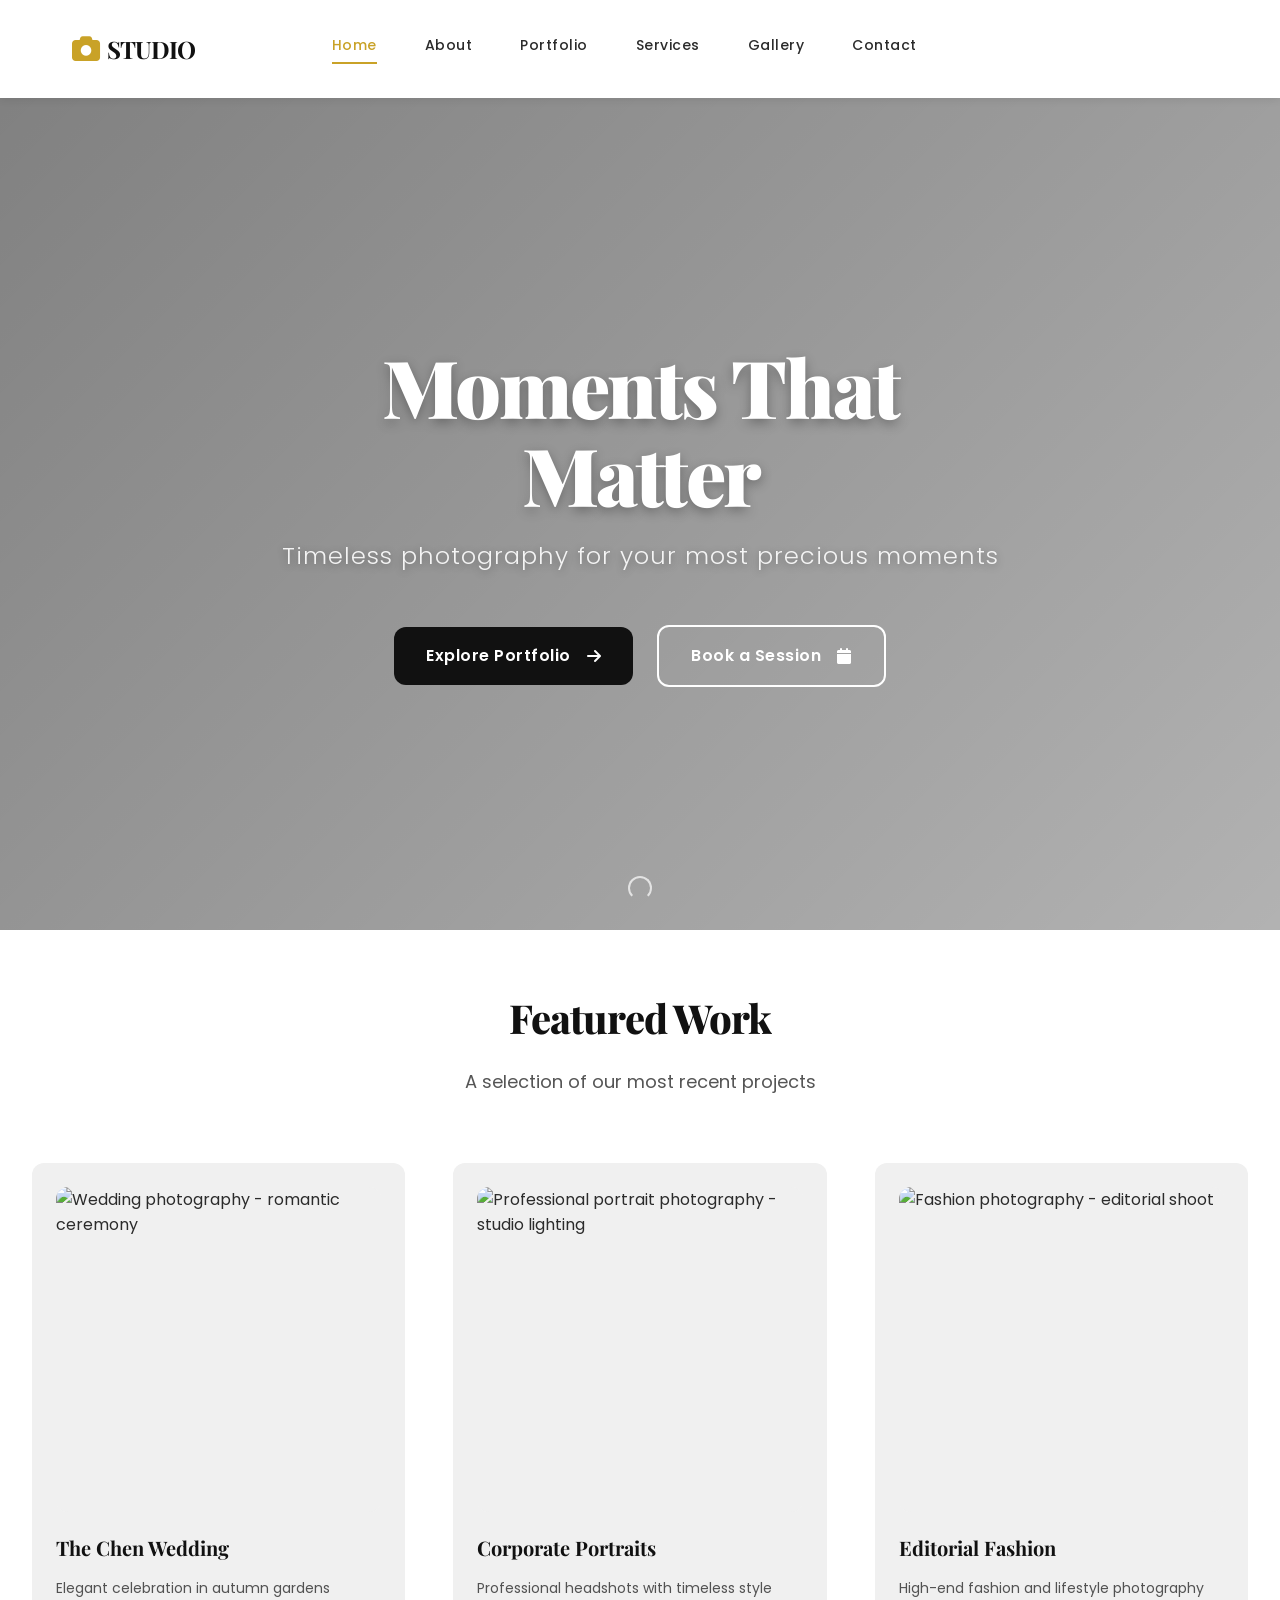
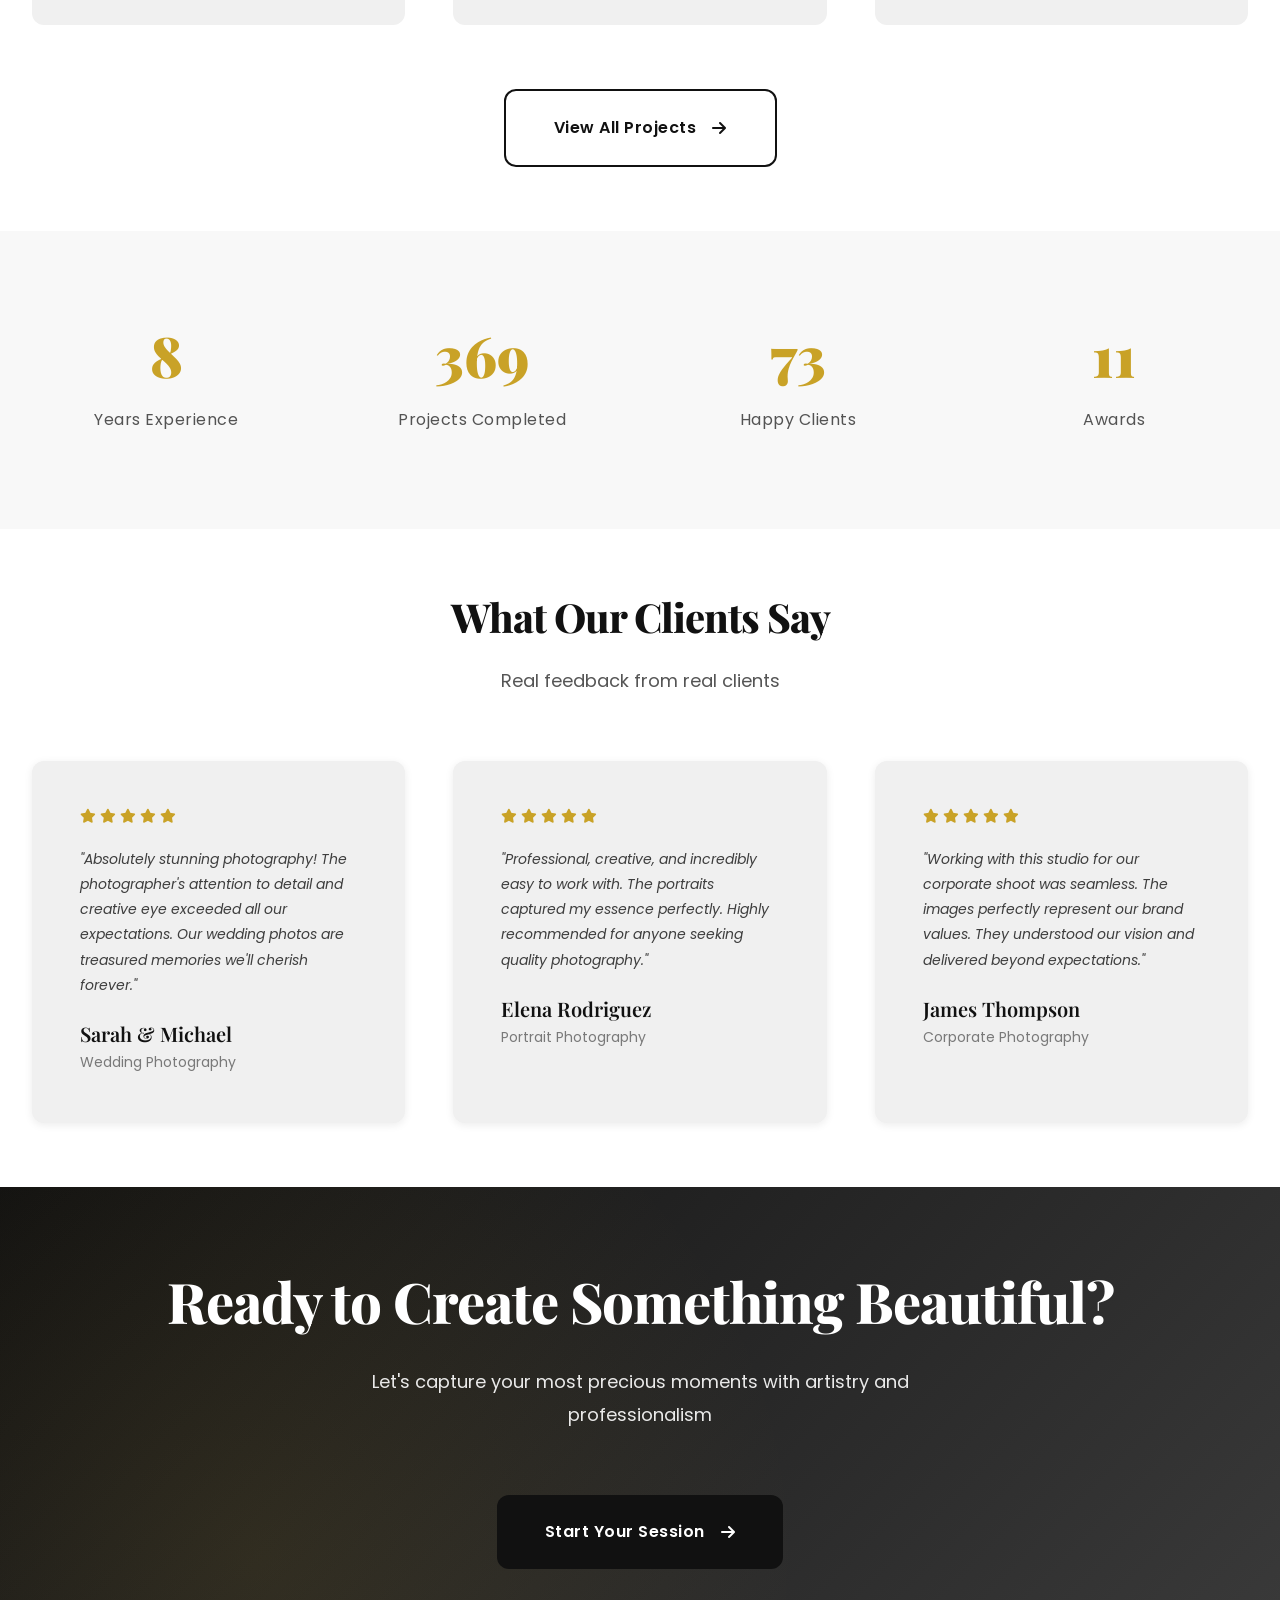
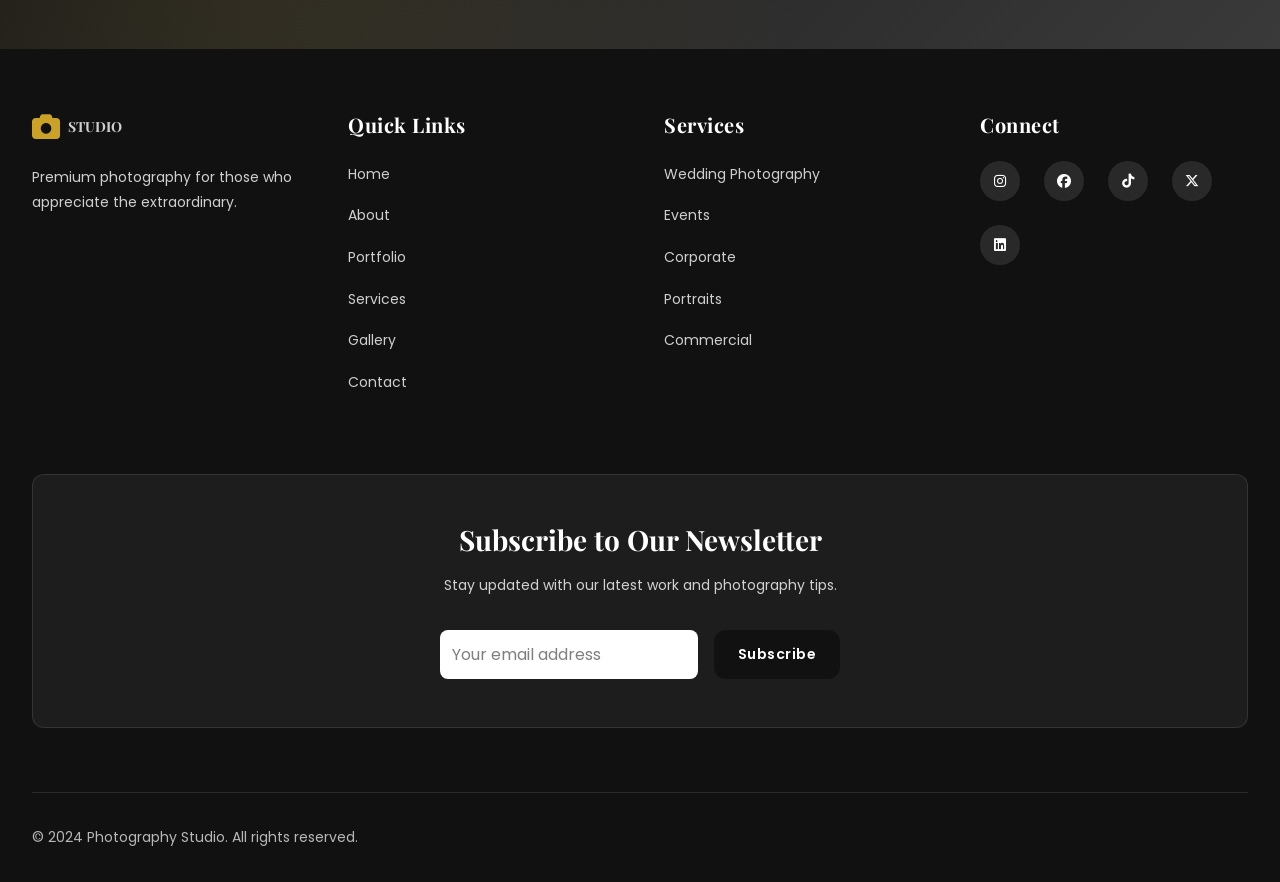
==== index.html @ 8a49b8bf "pushed my photo website files" ====
<!doctype html>
<html lang="en">
  <head>
    <meta charset="UTF-8" />
    <meta name="viewport" content="width=device-width, initial-scale=1.0" />
    <meta
      name="description"
      content="Premium photography portfolio. Specializing in wedding, portrait, and commercial photography."
    />
    <meta name="theme-color" content="#111111" />

    <!-- Open Graph Tags -->
    <meta
      property="og:title"
      content="Photography Portfolio | Award-Winning Creative Studio"
    />
    <meta
      property="og:description"
      content="Explore stunning photography across weddings, portraits, fashion, and commercial projects."
    />
    <meta property="og:type" content="website" />
    <meta property="og:url" content="https://yourportfolio.com" />
    <meta
      property="og:image"
      content="https://yourportfolio.com/images/og-image.avif"
    />

    <!-- Twitter Card Tags -->
    <meta name="twitter:card" content="summary_large_image" />
    <meta
      name="twitter:title"
      content="Photography Portfolio | Award-Winning Creative Studio"
    />
    <meta
      name="twitter:description"
      content="Explore stunning photography across weddings, portraits, fashion, and commercial projects."
    />
    <meta
      name="twitter:image"
      content="https://yourportfolio.com/images/twitter-card.avif"
    />

    <link rel="canonical" href="https://yourportfolio.com" />
    <link rel="icon" type="image/x-icon" href="favicon.ico" />

    <!-- Preload Hero Image -->
    <link rel="preload" as="image" href="images/hero/hero-main.avif" />

    <!-- Google Fonts -->
    <link rel="preconnect" href="https://fonts.googleapis.com" />
    <link rel="preconnect" href="https://fonts.gstatic.com" crossorigin />
    <link
      href="https://fonts.googleapis.com/css2?family=Playfair+Display:wght@700;800;900&family=Poppins:wght@300;400;500;600&display=swap"
      rel="stylesheet"
    />

    <!-- Font Awesome 6 -->
    <link
      rel="stylesheet"
      href="https://cdnjs.cloudflare.com/ajax/libs/font-awesome/6.4.0/css/all.min.css"
    />

    <!-- CSS Stylesheets -->
    <link rel="stylesheet" href="global.css" />
    <link rel="stylesheet" href="navbar.css" />
    <link rel="stylesheet" href="home.css" />
    <link rel="stylesheet" href="animations.css" />
    <link rel="stylesheet" href="responsive.css" />

    <title>Photography Portfolio | Award-Winning Creative Studio</title>
  </head>
  <body>
    <!-- Navigation -->
    <nav class="navbar" role="navigation" aria-label="Main navigation">
      <div class="navbar-container">
        <a
          href="index.html"
          class="navbar-logo"
          aria-label="Photography portfolio home"
        >
          <i class="fas fa-camera"></i>
          <span>STUDIO</span>
        </a>

        <div
          class="navbar-toggle"
          id="navbar-toggle"
          aria-label="Toggle navigation menu"
          aria-expanded="false"
        >
          <span></span>
          <span></span>
          <span></span>
        </div>

        <ul class="navbar-menu" id="navbar-menu" role="menu">
          <li class="navbar-item" role="menuitem">
            <a href="index.html" class="navbar-link active" data-section="home"
              >Home</a
            >
          </li>
          <li class="navbar-item" role="menuitem">
            <a href="about.html" class="navbar-link" data-section="about"
              >About</a
            >
          </li>
          <li class="navbar-item" role="menuitem">
            <a
              href="portfolio.html"
              class="navbar-link"
              data-section="portfolio"
              >Portfolio</a
            >
          </li>
          <li class="navbar-item" role="menuitem">
            <a href="services.html" class="navbar-link" data-section="services"
              >Services</a
            >
          </li>
          <li class="navbar-item" role="menuitem">
            <a href="gallery.html" class="navbar-link" data-section="gallery"
              >Gallery</a
            >
          </li>
          <li class="navbar-item" role="menuitem">
            <a href="contact.html" class="navbar-link" data-section="contact"
              >Contact</a
            >
          </li>
        </ul>

        <a
          href="contact.html#booking"
          class="btn-cta"
          aria-label="Book a session"
        >
          Book Session
        </a>
      </div>
    </nav>

    <!-- Hero Section -->
    <header class="hero" role="banner">
      <picture class="hero-background">
        <source
          srcset="
            https://images.unsplash.com/photo-1500530855697-b586d89ba3ee?auto=format&fit=crop&w=1600&q=80&fm=avif
          "
          type="image/avif"
        />
        <source
          srcset="
            https://images.unsplash.com/photo-1500530855697-b586d89ba3ee?auto=format&fit=crop&w=1600&q=80&fm=webp
          "
          type="image/webp"
        />
        <img
          src="https://images.unsplash.com/photo-1500530855697-b586d89ba3ee?auto=format&fit=crop&w=1600&q=80&fm=jpg"
          alt="Beautiful photography moment in natural light"
          class="hero-img"
        />
      </picture>

      <div class="hero-overlay"></div>

      <div class="hero-content" data-aos="fade-up">
        <h1 class="hero-title">Moments That Matter</h1>
        <p class="hero-subtitle">
          Timeless photography for your most precious moments
        </p>

        <div class="hero-buttons">
          <a
            href="portfolio.html"
            class="btn btn-primary"
            aria-label="View our portfolio"
          >
            Explore Portfolio
            <i class="fas fa-arrow-right"></i>
          </a>
          <a
            href="contact.html#booking"
            class="btn btn-secondary"
            aria-label="Start booking a session"
          >
            Book a Session
            <i class="fas fa-calendar"></i>
          </a>
        </div>
      </div>

      <div class="scroll-indicator" aria-label="Scroll down to continue">
        <span></span>
      </div>
    </header>

    <!-- Featured Portfolio Section -->
    <section class="featured-portfolio" id="featured">
      <div class="container">
        <div class="section-header" data-aos="fade-up">
          <h2>Featured Work</h2>
          <p>A selection of our most recent projects</p>
        </div>

        <div class="portfolio-grid">
          <div class="portfolio-card" data-aos="fade-up" data-aos-delay="100">
            <div class="portfolio-image-wrapper">
              <picture>
                <source
                  srcset="
                    https://images.unsplash.com/photo-1512917774080-9991f1c4c750?auto=format&fit=crop&w=1200&q=80&fm=avif
                  "
                  type="image/avif"
                />
                <source
                  srcset="
                    https://images.unsplash.com/photo-1512917774080-9991f1c4c750?auto=format&fit=crop&w=1200&q=80&fm=webp
                  "
                  type="image/webp"
                />
                <img
                  src="https://images.unsplash.com/photo-1512917774080-9991f1c4c750?auto=format&fit=crop&w=1200&q=80&fm=jpg"
                  alt="Wedding photography - romantic ceremony"
                  loading="lazy"
                />
              </picture>
              <div class="portfolio-overlay">
                <span class="portfolio-category">Wedding</span>
                <a
                  href="portfolio.html"
                  class="btn-overlay"
                  aria-label="View wedding portfolio"
                  >View</a
                >
              </div>
            </div>
            <h3>The Chen Wedding</h3>
            <p>Elegant celebration in autumn gardens</p>
          </div>

          <div class="portfolio-card" data-aos="fade-up" data-aos-delay="200">
            <div class="portfolio-image-wrapper">
              <picture>
                <source
                  srcset="
                    https://images.unsplash.com/photo-1517841905240-472988babdf9?auto=format&fit=crop&w=1200&q=80&fm=avif
                  "
                  type="image/avif"
                />
                <source
                  srcset="
                    https://images.unsplash.com/photo-1517841905240-472988babdf9?auto=format&fit=crop&w=1200&q=80&fm=webp
                  "
                  type="image/webp"
                />
                <img
                  src="https://images.unsplash.com/photo-1517841905240-472988babdf9?auto=format&fit=crop&w=1200&q=80&fm=jpg"
                  alt="Professional portrait photography - studio lighting"
                  loading="lazy"
                />
              </picture>
              <div class="portfolio-overlay">
                <span class="portfolio-category">Portrait</span>
                <a
                  href="portfolio.html"
                  class="btn-overlay"
                  aria-label="View portrait portfolio"
                  >View</a
                >
              </div>
            </div>
            <h3>Corporate Portraits</h3>
            <p>Professional headshots with timeless style</p>
          </div>

          <div class="portfolio-card" data-aos="fade-up" data-aos-delay="300">
            <div class="portfolio-image-wrapper">
              <picture>
                <source
                  srcset="
                    https://images.unsplash.com/photo-1524504388940-b1c1722653e1?auto=format&fit=crop&w=1200&q=80&fm=avif
                  "
                  type="image/avif"
                />
                <source
                  srcset="
                    https://images.unsplash.com/photo-1524504388940-b1c1722653e1?auto=format&fit=crop&w=1200&q=80&fm=webp
                  "
                  type="image/webp"
                />
                <img
                  src="https://images.unsplash.com/photo-1524504388940-b1c1722653e1?auto=format&fit=crop&w=1200&q=80&fm=jpg"
                  alt="Fashion photography - editorial shoot"
                  loading="lazy"
                />
              </picture>
              <div class="portfolio-overlay">
                <span class="portfolio-category">Fashion</span>
                <a
                  href="portfolio.html"
                  class="btn-overlay"
                  aria-label="View fashion portfolio"
                  >View</a
                >
              </div>
            </div>
            <h3>Editorial Fashion</h3>
            <p>High-end fashion and lifestyle photography</p>
          </div>
        </div>

        <div class="featured-cta" data-aos="fade-up">
          <a href="portfolio.html" class="btn btn-primary-outline">
            View All Projects
            <i class="fas fa-arrow-right"></i>
          </a>
        </div>
      </div>
    </section>

    <!-- Statistics Section -->
    <section class="statistics" id="stats">
      <div class="container">
        <div class="stats-grid">
          <div class="stat-card" data-aos="fade-up">
            <div class="stat-number" data-count="12">0</div>
            <span class="stat-label">Years Experience</span>
          </div>
          <div class="stat-card" data-aos="fade-up" data-aos-delay="100">
            <div class="stat-number" data-count="500">0</div>
            <span class="stat-label">Projects Completed</span>
          </div>
          <div class="stat-card" data-aos="fade-up" data-aos-delay="200">
            <div class="stat-number" data-count="100">0</div>
            <span class="stat-label">Happy Clients</span>
          </div>
          <div class="stat-card" data-aos="fade-up" data-aos-delay="300">
            <div class="stat-number" data-count="15">0</div>
            <span class="stat-label">Awards</span>
          </div>
        </div>
      </div>
    </section>

    <!-- Testimonials Section -->
    <section class="testimonials" id="testimonials">
      <div class="container">
        <div class="section-header" data-aos="fade-up">
          <h2>What Our Clients Say</h2>
          <p>Real feedback from real clients</p>
        </div>

        <div class="testimonials-grid">
          <div class="testimonial-card" data-aos="fade-up" data-aos-delay="100">
            <div class="testimonial-stars">
              <i class="fas fa-star"></i>
              <i class="fas fa-star"></i>
              <i class="fas fa-star"></i>
              <i class="fas fa-star"></i>
              <i class="fas fa-star"></i>
            </div>
            <p class="testimonial-text">
              "Absolutely stunning photography! The photographer's attention to
              detail and creative eye exceeded all our expectations. Our wedding
              photos are treasured memories we'll cherish forever."
            </p>
            <h4 class="testimonial-author">Sarah & Michael</h4>
            <p class="testimonial-service">Wedding Photography</p>
          </div>

          <div class="testimonial-card" data-aos="fade-up" data-aos-delay="200">
            <div class="testimonial-stars">
              <i class="fas fa-star"></i>
              <i class="fas fa-star"></i>
              <i class="fas fa-star"></i>
              <i class="fas fa-star"></i>
              <i class="fas fa-star"></i>
            </div>
            <p class="testimonial-text">
              "Professional, creative, and incredibly easy to work with. The
              portraits captured my essence perfectly. Highly recommended for
              anyone seeking quality photography."
            </p>
            <h4 class="testimonial-author">Elena Rodriguez</h4>
            <p class="testimonial-service">Portrait Photography</p>
          </div>

          <div class="testimonial-card" data-aos="fade-up" data-aos-delay="300">
            <div class="testimonial-stars">
              <i class="fas fa-star"></i>
              <i class="fas fa-star"></i>
              <i class="fas fa-star"></i>
              <i class="fas fa-star"></i>
              <i class="fas fa-star"></i>
            </div>
            <p class="testimonial-text">
              "Working with this studio for our corporate shoot was seamless.
              The images perfectly represent our brand values. They understood
              our vision and delivered beyond expectations."
            </p>
            <h4 class="testimonial-author">James Thompson</h4>
            <p class="testimonial-service">Corporate Photography</p>
          </div>
        </div>
      </div>
    </section>

    <!-- CTA Section -->
    <section class="cta-section" id="cta">
      <div class="container">
        <div class="cta-content" data-aos="fade-up">
          <h2>Ready to Create Something Beautiful?</h2>
          <p>
            Let's capture your most precious moments with artistry and
            professionalism
          </p>
          <a href="contact.html#booking" class="btn btn-primary">
            Start Your Session
            <i class="fas fa-arrow-right"></i>
          </a>
        </div>
      </div>
    </section>

    <!-- Footer -->
    <footer class="footer">
      <div class="container">
        <div class="footer-content">
          <div class="footer-column">
            <a href="index.html" class="footer-logo" aria-label="Back to home">
              <i class="fas fa-camera"></i>
              <span>STUDIO</span>
            </a>
            <p class="footer-tagline">
              Premium photography for those who appreciate the extraordinary.
            </p>
          </div>

          <div class="footer-column">
            <h3>Quick Links</h3>
            <ul role="list">
              <li><a href="index.html">Home</a></li>
              <li><a href="about.html">About</a></li>
              <li><a href="portfolio.html">Portfolio</a></li>
              <li><a href="services.html">Services</a></li>
              <li><a href="gallery.html">Gallery</a></li>
              <li><a href="contact.html">Contact</a></li>
            </ul>
          </div>

          <div class="footer-column">
            <h3>Services</h3>
            <ul role="list">
              <li><a href="services.html#wedding">Wedding Photography</a></li>
              <li><a href="services.html#events">Events</a></li>
              <li><a href="services.html#corporate">Corporate</a></li>
              <li><a href="services.html#portraits">Portraits</a></li>
              <li><a href="services.html#commercial">Commercial</a></li>
            </ul>
          </div>

          <div class="footer-column">
            <h3>Connect</h3>
            <div class="social-links">
              <a
                href="https://instagram.com"
                aria-label="Follow us on Instagram"
                target="_blank"
                rel="noopener noreferrer"
              >
                <i class="fab fa-instagram"></i>
              </a>
              <a
                href="https://facebook.com"
                aria-label="Like us on Facebook"
                target="_blank"
                rel="noopener noreferrer"
              >
                <i class="fab fa-facebook"></i>
              </a>
              <a
                href="https://tiktok.com"
                aria-label="Follow us on TikTok"
                target="_blank"
                rel="noopener noreferrer"
              >
                <i class="fab fa-tiktok"></i>
              </a>
              <a
                href="https://twitter.com"
                aria-label="Follow us on X"
                target="_blank"
                rel="noopener noreferrer"
              >
                <i class="fab fa-x-twitter"></i>
              </a>
              <a
                href="https://linkedin.com"
                aria-label="Connect on LinkedIn"
                target="_blank"
                rel="noopener noreferrer"
              >
                <i class="fab fa-linkedin"></i>
              </a>
            </div>
          </div>
        </div>

        <div class="footer-newsletter">
          <div class="newsletter-content">
            <h3>Subscribe to Our Newsletter</h3>
            <p>Stay updated with our latest work and photography tips.</p>
            <form class="newsletter-form" aria-label="Newsletter subscription">
              <input
                type="email"
                placeholder="Your email address"
                required
                aria-label="Email address"
              />
              <button type="submit" class="btn btn-primary-small">
                Subscribe
              </button>
            </form>
          </div>
        </div>

        <div class="footer-bottom">
          <p>&copy; 2024 Photography Studio. All rights reserved.</p>
          <a
            href="#top"
            class="back-to-top"
            id="back-to-top"
            aria-label="Back to top"
          >
            <i class="fas fa-arrow-up"></i>
          </a>
        </div>
      </div>
    </footer>

    <!-- Scripts -->
    <script src="main.js" defer></script>
    <script src="navbar.js" defer></script>
    <script src="animations.js" defer></script>
  </body>
</html>
---- global.css ----
/* ============================================
   GLOBAL STYLES & DESIGN SYSTEM
   ============================================ */

/* -------- CSS VARIABLES & DESIGN TOKENS -------- */
:root {
    /* Colors */
    --color-primary: #111111;
    --color-accent: #C9A227;
    --color-background: #F8F8F8;
    --color-text: #2B2B2B;
    --color-white: #FFFFFF;
    --color-light-gray: #F0F0F0;
    --color-medium-gray: #D5D5D5;
    --color-dark-gray: #3A3A3A;
    --color-border: #E8E8E8;
    
    /* Typography */
    --font-heading: 'Playfair Display', serif;
    --font-body: 'Poppins', sans-serif;
    
    /* Font Sizes */
    --size-h1: 3.5rem;
    --size-h2: 2.5rem;
    --size-h3: 1.75rem;
    --size-h4: 1.25rem;
    --size-body: 1rem;
    --size-small: 0.875rem;
    
    /* Spacing */
    --space-xs: 0.5rem;
    --space-sm: 1rem;
    --space-md: 1.5rem;
    --space-lg: 2rem;
    --space-xl: 3rem;
    --space-xxl: 4rem;
    --space-max: 5rem;
    
    /* Border Radius */
    --radius-sm: 4px;
    --radius-md: 8px;
    --radius-lg: 12px;
    --radius-xl: 16px;
    
    /* Shadows */
    --shadow-sm: 0 2px 8px rgba(0, 0, 0, 0.08);
    --shadow-md: 0 4px 16px rgba(0, 0, 0, 0.12);
    --shadow-lg: 0 8px 32px rgba(0, 0, 0, 0.16);
    --shadow-xl: 0 12px 48px rgba(0, 0, 0, 0.2);
    
    /* Z-Index */
    --z-base: 1;
    --z-menu-backdrop: 100;
    --z-menu: 101;
    --z-modal: 200;
    --z-tooltip: 300;
    
    /* Transitions */
    --transition-fast: 200ms cubic-bezier(0.23, 1, 0.32, 1);
    --transition-base: 300ms cubic-bezier(0.23, 1, 0.32, 1);
    --transition-slow: 500ms cubic-bezier(0.23, 1, 0.32, 1);
    
    /* Line Heights */
    --line-height-tight: 1.2;
    --line-height-normal: 1.6;
    --line-height-relaxed: 1.8;
}

/* -------- CSS RESET & NORMALIZATION -------- */
* {
    margin: 0;
    padding: 0;
    box-sizing: border-box;
}

html {
    scroll-behavior: smooth;
    -webkit-font-smoothing: antialiased;
    -moz-osx-font-smoothing: grayscale;
}

body {
    font-family: var(--font-body);
    font-size: var(--size-body);
    line-height: var(--line-height-normal);
    color: var(--color-text);
    background-color: var(--color-white);
    overflow-x: hidden;
}

/* -------- TYPOGRAPHY -------- */
h1, h2, h3, h4, h5, h6 {
    font-family: var(--font-heading);
    font-weight: 700;
    line-height: var(--line-height-tight);
    color: var(--color-primary);
    margin-bottom: var(--space-md);
}

h1 {
    font-size: var(--size-h1);
    font-weight: 900;
    letter-spacing: -2px;
}

h2 {
    font-size: var(--size-h2);
    font-weight: 800;
    letter-spacing: -1px;
}

h3 {
    font-size: var(--size-h3);
    font-weight: 700;
}

h4 {
    font-size: var(--size-h4);
    font-weight: 700;
}

h5, h6 {
    font-size: var(--size-body);
    font-weight: 600;
    letter-spacing: 0.5px;
}

p {
    margin-bottom: var(--space-md);
    color: var(--color-text);
    line-height: var(--line-height-relaxed);
}

a {
    color: var(--color-accent);
    text-decoration: none;
    transition: color var(--transition-fast);
}

a:hover {
    color: var(--color-primary);
}

/* -------- LINKS & LISTS -------- */
ul, ol {
    list-style: none;
}

ul[role="list"] li,
ol[role="list"] li {
    margin-bottom: var(--space-sm);
}

/* -------- IMAGES -------- */
img {
    max-width: 100%;
    height: auto;
    display: block;
}

picture {
    display: block;
}

/* -------- FORMS -------- */
input,
textarea,
select {
    font-family: var(--font-body);
    font-size: var(--size-body);
    color: var(--color-text);
}

input[type="text"],
input[type="email"],
input[type="phone"],
input[type="date"],
input[type="number"],
textarea,
select {
    width: 100%;
    padding: var(--space-sm) var(--space-md);
    border: 1px solid var(--color-border);
    border-radius: var(--radius-md);
    background-color: var(--color-white);
    transition: border-color var(--transition-fast), box-shadow var(--transition-fast);
}

input[type="text"]:focus,
input[type="email"]:focus,
input[type="phone"]:focus,
input[type="date"]:focus,
input[type="number"]:focus,
textarea:focus,
select:focus {
    outline: none;
    border-color: var(--color-accent);
    box-shadow: 0 0 0 3px rgba(201, 162, 39, 0.1);
}

textarea {
    resize: vertical;
    min-height: 120px;
    font-family: var(--font-body);
}

/* -------- CONTAINER & LAYOUT -------- */
.container {
    width: 100%;
    max-width: 1200px;
    margin: 0 auto;
    padding: 0 var(--space-lg);
}

@media (max-width: 768px) {
    .container {
        padding: 0 var(--space-md);
    }
}

/* -------- SECTIONS -------- */
section {
    padding: var(--space-xxl) 0;
}

section.light-bg {
    background-color: var(--color-background);
}

section.dark-bg {
    background-color: var(--color-primary);
    color: var(--color-white);
}

section.dark-bg h1,
section.dark-bg h2,
section.dark-bg h3,
section.dark-bg h4 {
    color: var(--color-white);
}

section.dark-bg p {
    color: rgba(255, 255, 255, 0.9);
}

/* -------- SECTION HEADERS -------- */
.section-header {
    text-align: center;
    margin-bottom: var(--space-xxl);
}

.section-header h2 {
    margin-bottom: var(--space-md);
}

.section-header p {
    font-size: 1.125rem;
    color: var(--color-text);
    opacity: 0.8;
    max-width: 600px;
    margin-left: auto;
    margin-right: auto;
}

/* -------- BUTTONS -------- */
.btn {
    display: inline-flex;
    align-items: center;
    justify-content: center;
    gap: var(--space-sm);
    padding: var(--space-md) var(--space-xl);
    font-family: var(--font-body);
    font-size: var(--size-body);
    font-weight: 600;
    border: none;
    border-radius: var(--radius-lg);
    cursor: pointer;
    transition: all var(--transition-base);
    text-decoration: none;
    white-space: nowrap;
    position: relative;
    overflow: hidden;
    letter-spacing: 0.5px;
}

/* Primary Button */
.btn-primary {
    background-color: var(--color-primary);
    color: var(--color-white);
}

.btn-primary:hover {
    background-color: var(--color-dark-gray);
    transform: translateY(-2px);
    box-shadow: var(--shadow-lg);
}

.btn-primary:active {
    transform: translateY(0);
}

.btn-primary i {
    transition: transform var(--transition-fast);
}

.btn-primary:hover i {
    transform: translateX(4px);
}

/* Secondary Button */
.btn-secondary {
    background-color: transparent;
    color: var(--color-white);
    border: 2px solid var(--color-white);
}

.btn-secondary:hover {
    background-color: var(--color-white);
    color: var(--color-primary);
    transform: translateY(-2px);
}

/* Outline Button */
.btn-primary-outline {
    background-color: transparent;
    color: var(--color-primary);
    border: 2px solid var(--color-primary);
}

.btn-primary-outline:hover {
    background-color: var(--color-primary);
    color: var(--color-white);
    transform: translateY(-2px);
}

/* Small Button */
.btn-primary-small {
    padding: var(--space-sm) var(--space-lg);
    font-size: var(--size-small);
    background-color: var(--color-primary);
    color: var(--color-white);
}

.btn-primary-small:hover {
    background-color: var(--color-dark-gray);
    transform: translateY(-2px);
}

/* CTA Button */
.btn-cta {
    padding: 0.75rem 1.5rem;
    background-color: transparent;
    color: var(--color-white);
    border: 2px solid var(--color-white);
    border-radius: var(--radius-lg);
    font-family: var(--font-body);
    font-size: var(--size-small);
    font-weight: 600;
    text-decoration: none;
    cursor: pointer;
    transition: all var(--transition-base);
    letter-spacing: 0.5px;
}

.btn-cta:hover {
    background-color: var(--color-white);
    color: var(--color-primary);
    transform: translateY(-2px);
}

/* -------- OVERLAY BUTTON -------- */
.btn-overlay {
    display: inline-flex;
    align-items: center;
    gap: var(--space-xs);
    padding: 0.75rem 1.5rem;
    background-color: var(--color-white);
    color: var(--color-primary);
    border: none;
    border-radius: var(--radius-md);
    font-weight: 600;
    cursor: pointer;
    transition: all var(--transition-base);
    text-decoration: none;
}

.btn-overlay:hover {
    background-color: var(--color-accent);
    color: var(--color-white);
    transform: scale(1.05);
}

/* -------- UTILITY CLASSES -------- */
.text-center {
    text-align: center;
}

.text-left {
    text-align: left;
}

.text-right {
    text-align: right;
}

.text-accent {
    color: var(--color-accent);
}

.text-muted {
    color: var(--color-text);
    opacity: 0.7;
}

.text-white {
    color: var(--color-white);
}

.uppercase {
    text-transform: uppercase;
    letter-spacing: 1px;
}

.lowercase {
    text-transform: lowercase;
}

.flex {
    display: flex;
}

.flex-center {
    display: flex;
    align-items: center;
    justify-content: center;
}

.flex-between {
    display: flex;
    align-items: center;
    justify-content: space-between;
}

.grid {
    display: grid;
}

.gap-sm {
    gap: var(--space-sm);
}

.gap-md {
    gap: var(--space-md);
}

.gap-lg {
    gap: var(--space-lg);
}

.gap-xl {
    gap: var(--space-xl);
}

.mt-sm {
    margin-top: var(--space-sm);
}

.mt-md {
    margin-top: var(--space-md);
}

.mt-lg {
    margin-top: var(--space-lg);
}

.mt-xl {
    margin-top: var(--space-xl);
}

.mb-sm {
    margin-bottom: var(--space-sm);
}

.mb-md {
    margin-bottom: var(--space-md);
}

.mb-lg {
    margin-bottom: var(--space-lg);
}

.mb-xl {
    margin-bottom: var(--space-xl);
}

.py-sm {
    padding-top: var(--space-sm);
    padding-bottom: var(--space-sm);
}

.py-md {
    padding-top: var(--space-md);
    padding-bottom: var(--space-md);
}

.py-lg {
    padding-top: var(--space-lg);
    padding-bottom: var(--space-lg);
}

.py-xl {
    padding-top: var(--space-xl);
    padding-bottom: var(--space-xl);
}

.opacity-50 {
    opacity: 0.5;
}

.opacity-75 {
    opacity: 0.75;
}

.hidden {
    display: none !important;
}

.visible {
    display: block !important;
}

/* -------- FOCUS STATES -------- */
:focus-visible {
    outline: 2px solid var(--color-accent);
    outline-offset: 2px;
}

/* -------- SELECTION -------- */
::selection {
    background-color: var(--color-accent);
    color: var(--color-white);
}

/* -------- SCROLLBAR -------- */
::-webkit-scrollbar {
    width: 8px;
    height: 8px;
}

::-webkit-scrollbar-track {
    background: var(--color-light-gray);
}

::-webkit-scrollbar-thumb {
    background: var(--color-medium-gray);
    border-radius: 4px;
}

::-webkit-scrollbar-thumb:hover {
    background: var(--color-dark-gray);
}

/* -------- ACCESSIBILITY -------- */
.sr-only {
    position: absolute;
    width: 1px;
    height: 1px;
    padding: 0;
    margin: -1px;
    overflow: hidden;
    clip: rect(0, 0, 0, 0);
    white-space: nowrap;
    border-width: 0;
}

/* Skip to main content link */
.skip-link {
    position: absolute;
    top: -40px;
    left: 0;
    background: var(--color-primary);
    color: var(--color-white);
    padding: 8px;
    text-decoration: none;
    border-radius: 0 0 var(--radius-lg) 0;
    z-index: var(--z-tooltip);
}

.skip-link:focus {
    top: 0;
}
---- navbar.css ----
/* ============================================
   NAVIGATION STYLES
   ============================================ */

/* -------- NAVBAR STRUCTURE -------- */
.navbar {
    position: sticky;
    top: 0;
    width: 100%;
    background-color: var(--color-white);
    box-shadow: var(--shadow-sm);
    z-index: var(--z-menu);
    transition: padding var(--transition-base), box-shadow var(--transition-base);
}

.navbar.navbar-scrolled {
    padding-top: 1rem;
    padding-bottom: 1rem;
    box-shadow: var(--shadow-md);
}

.navbar-container {
    max-width: 1200px;
    height: auto;
    margin: 0 auto;
    padding: 1.5rem 2rem;
    display: flex;
    align-items: center;
    justify-content: space-between;
    gap: 2rem;
}

/* -------- NAVBAR LOGO -------- */
.navbar-logo {
    display: flex;
    align-items: center;
    gap: 0.5rem;
    font-size: 1.5rem;
    font-weight: 700;
    color: var(--color-primary);
    text-decoration: none;
    font-family: var(--font-heading);
    letter-spacing: -1px;
    transition: all var(--transition-fast);
    white-space: nowrap;
}

.navbar-logo:hover {
    color: var(--color-accent);
    transform: scale(1.05);
}

.navbar-logo i {
    font-size: 1.75rem;
    color: var(--color-accent);
}

/* -------- NAVBAR MENU -------- */
.navbar-menu {
    display: flex;
    align-items: center;
    gap: 3rem;
    list-style: none;
    flex: 1;
    justify-content: center;
}

.navbar-item {
    position: relative;
}

.navbar-link {
    display: block;
    font-size: var(--size-small);
    font-weight: 500;
    color: var(--color-text);
    text-decoration: none;
    letter-spacing: 0.5px;
    transition: color var(--transition-base);
    position: relative;
    padding-bottom: 0.5rem;
}

.navbar-link::after {
    content: '';
    position: absolute;
    bottom: 0;
    left: 0;
    width: 0;
    height: 2px;
    background-color: var(--color-accent);
    transition: width var(--transition-base);
}

.navbar-link:hover {
    color: var(--color-accent);
}

.navbar-link:hover::after {
    width: 100%;
}

.navbar-link.active {
    color: var(--color-accent);
}

.navbar-link.active::after {
    width: 100%;
}

/* -------- NAVBAR TOGGLE (MOBILE) -------- */
.navbar-toggle {
    display: none;
    flex-direction: column;
    background: none;
    border: none;
    cursor: pointer;
    gap: 5px;
    z-index: var(--z-menu);
}

.navbar-toggle span {
    display: block;
    width: 25px;
    height: 2.5px;
    background-color: var(--color-primary);
    border-radius: 2px;
    transition: all var(--transition-fast);
}

.navbar-toggle.active span:nth-child(1) {
    transform: rotate(45deg) translate(8px, 8px);
}

.navbar-toggle.active span:nth-child(2) {
    opacity: 0;
}

.navbar-toggle.active span:nth-child(3) {
    transform: rotate(-45deg) translate(7px, -7px);
}

/* -------- CTA BUTTON -------- */
.btn-cta {
    margin-left: auto;
    flex-shrink: 0;
}

/* ============================================
   MOBILE NAVIGATION
   ============================================ */

@media (max-width: 768px) {
    .navbar-container {
        padding: 1rem 1.5rem;
    }
    
    .navbar-toggle {
        display: flex;
    }

    .navbar-menu {
        position: fixed;
        top: 0;
        left: 0;
        width: 100%;
        height: 100vh;
        background-color: var(--color-white);
        flex-direction: column;
        gap: 0;
        justify-content: flex-start;
        padding-top: 100px;
        transform: translateX(-100%);
        transition: transform var(--transition-base);
        z-index: calc(var(--z-menu) - 1);
        margin: 0;
        list-style: none;
    }

    .navbar-menu.active {
        transform: translateX(0);
    }

    .navbar-item {
        width: 100%;
        border-bottom: 1px solid var(--color-border);
    }

    .navbar-link {
        padding: 1.5rem 2rem;
        text-align: left;
        font-size: var(--size-body);
    }

    .navbar-link::after {
        display: none;
    }

    .navbar-link.active {
        background-color: var(--color-light-gray);
        color: var(--color-accent);
    }

    .btn-cta {
        position: fixed;
        bottom: 2rem;
        left: 2rem;
        right: 2rem;
        width: auto;
        margin: 0;
    }

    .navbar-menu.active ~ .btn-cta {
        display: none;
    }
}

@media (max-width: 480px) {
    .navbar-container {
        padding: 1rem;
        gap: 1rem;
    }

    .navbar-logo {
        font-size: 1.25rem;
    }

    .navbar-logo i {
        font-size: 1.5rem;
    }

    .navbar-menu {
        padding-top: 80px;
    }

    .navbar-link {
        padding: 1.25rem 1.5rem;
        font-size: var(--size-small);
    }

    .btn-cta {
        left: 1rem;
        right: 1rem;
        padding: 1rem;
        font-size: var(--size-small);
    }
}

/* ============================================
   NAVIGATION ACCESSIBILITY
   ============================================ */

.navbar-link:focus-visible {
    outline: 2px solid var(--color-accent);
    outline-offset: -2px;
}

.navbar-toggle:focus-visible {
    outline: 2px solid var(--color-accent);
    outline-offset: 2px;
    border-radius: 4px;
}

.btn-cta:focus-visible {
    outline: 2px solid var(--color-white);
    outline-offset: -2px;
}

/* ============================================
   NAVBAR ANIMATION VARIANTS
   ============================================ */

/* Hide navbar on scroll down, show on scroll up */
.navbar.hide {
    transform: translateY(-100%);
}

.navbar.show {
    transform: translateY(0);
}
---- home.css ----
/* ============================================
   HOME PAGE STYLES
   ============================================ */

/* ============================================
   HERO SECTION
   ============================================ */

.hero {
    position: relative;
    width: 100%;
    height: 100vh;
    min-height: 600px;
    overflow: hidden;
    display: flex;
    align-items: center;
    justify-content: center;
    color: var(--color-white);
    margin-top: -68px; /* Offset navbar */
    padding-top: 68px;
}

.hero-background {
    position: absolute;
    top: 0;
    left: 0;
    width: 100%;
    height: 100%;
    z-index: 0;
}

.hero-img {
    width: 100%;
    height: 100%;
    object-fit: cover;
    object-position: center;
}

.hero-overlay {
    position: absolute;
    top: 0;
    left: 0;
    width: 100%;
    height: 100%;
    background: linear-gradient(135deg, rgba(0, 0, 0, 0.5) 0%, rgba(0, 0, 0, 0.3) 100%);
    z-index: 1;
}

/* -------- HERO CONTENT -------- */
.hero-content {
    position: relative;
    z-index: 2;
    text-align: center;
    max-width: 800px;
    width: 100%;
    padding: 0 2rem;
}

.hero-title {
    font-size: clamp(2.5rem, 8vw, 5rem);
    font-weight: 900;
    line-height: 1.1;
    margin-bottom: 1rem;
    color: var(--color-white);
    letter-spacing: -2px;
    text-shadow: 0 4px 12px rgba(0, 0, 0, 0.3);
}

.hero-subtitle {
    font-size: clamp(1rem, 2vw, 1.5rem);
    font-weight: 300;
    color: rgba(255, 255, 255, 0.9);
    margin-bottom: 3rem;
    letter-spacing: 1px;
    text-shadow: 0 2px 8px rgba(0, 0, 0, 0.3);
}

/* -------- HERO BUTTONS -------- */
.hero-buttons {
    display: flex;
    flex-wrap: wrap;
    gap: 1.5rem;
    justify-content: center;
    align-items: center;
}

.hero .btn {
    padding: 1rem 2rem;
    font-size: 1rem;
    font-weight: 600;
    letter-spacing: 0.5px;
}

/* -------- SCROLL INDICATOR -------- */
.scroll-indicator {
    position: absolute;
    bottom: 30px;
    left: 50%;
    transform: translateX(-50%);
    z-index: 2;
    animation: bounce 2s infinite;
}

.scroll-indicator span {
    display: block;
    width: 24px;
    height: 24px;
    border: 2px solid var(--color-white);
    border-radius: 50%;
    border-bottom: 2px solid transparent;
    opacity: 0.7;
}

@keyframes bounce {
    0%, 20%, 50%, 80%, 100% {
        transform: translateY(0);
    }
    40% {
        transform: translateY(10px);
    }
    60% {
        transform: translateY(5px);
    }
}

/* ============================================
   FEATURED PORTFOLIO SECTION
   ============================================ */

.featured-portfolio {
    background-color: var(--color-white);
    padding: var(--space-xxl) 0;
}

.portfolio-grid {
    display: grid;
    grid-template-columns: repeat(auto-fit, minmax(300px, 1fr));
    gap: var(--space-xl);
    margin-bottom: var(--space-xxl);
}

/* -------- PORTFOLIO CARD -------- */
.portfolio-card {
    position: relative;
    overflow: hidden;
    border-radius: var(--radius-lg);
    background-color: var(--color-light-gray);
    transition: all var(--transition-base);
    cursor: pointer;
    padding: var(--space-md);
}

.portfolio-card:hover {
    transform: translateY(-8px);
    box-shadow: var(--shadow-xl);
}

.portfolio-image-wrapper {
    position: relative;
    width: 100%;
    padding-bottom: 100%; /* 1:1 aspect ratio */
    overflow: hidden;
    background-color: var(--color-light-gray);
    margin-bottom: var(--space-md);
    border-radius: var(--radius-lg);
}

.portfolio-image-wrapper img {
    position: absolute;
    top: 0;
    left: 0;
    width: 100%;
    height: 100%;
    object-fit: cover;
    object-position: center;
    transition: transform var(--transition-slow);
}

.portfolio-card:hover .portfolio-image-wrapper img {
    transform: scale(1.05);
}

.portfolio-overlay {
    position: absolute;
    top: 0;
    left: 0;
    width: 100%;
    height: 100%;
    background: linear-gradient(135deg, rgba(0, 0, 0, 0.4) 0%, rgba(0, 0, 0, 0.6) 100%);
    display: flex;
    flex-direction: column;
    align-items: center;
    justify-content: center;
    gap: 1rem;
    opacity: 0;
    transition: opacity var(--transition-base);
    z-index: 3;
}

.portfolio-card:hover .portfolio-overlay {
    opacity: 1;
}

.portfolio-category {
    color: var(--color-accent);
    font-size: var(--size-small);
    font-weight: 600;
    letter-spacing: 1px;
    text-transform: uppercase;
}

.portfolio-card h3 {
    font-size: var(--size-h4);
    margin-top: var(--space-md);
    margin-bottom: var(--space-sm);
}

.portfolio-card p {
    font-size: var(--size-small);
    color: var(--color-text);
    opacity: 0.8;
    margin-bottom: 0;
}

/* -------- FEATURED CTA -------- */
.featured-cta {
    display: flex;
    justify-content: center;
}

/* ============================================
   STATISTICS SECTION
   ============================================ */

.statistics {
    background-color: var(--color-background);
    padding: var(--space-xxl) 0;
}

.stats-grid {
    display: grid;
    grid-template-columns: repeat(auto-fit, minmax(200px, 1fr));
    gap: var(--space-xl);
}

/* -------- STAT CARD -------- */
.stat-card {
    text-align: center;
    padding: var(--space-lg);
}

.stat-number {
    font-family: var(--font-heading);
    font-size: clamp(2rem, 8vw, 3.5rem);
    font-weight: 900;
    color: var(--color-accent);
    line-height: 1;
    margin-bottom: var(--space-md);
}

.stat-label {
    display: block;
    font-size: var(--size-body);
    color: var(--color-text);
    opacity: 0.8;
    letter-spacing: 0.5px;
}

/* ============================================
   TESTIMONIALS SECTION
   ============================================ */

.testimonials {
    background-color: var(--color-white);
    padding: var(--space-xxl) 0;
}

.testimonials-grid {
    display: grid;
    grid-template-columns: repeat(auto-fit, minmax(280px, 1fr));
    gap: var(--space-xl);
}

/* -------- TESTIMONIAL CARD -------- */
.testimonial-card {
    background-color: var(--color-light-gray);
    padding: var(--space-xl);
    border-radius: var(--radius-lg);
    transition: all var(--transition-base);
    box-shadow: var(--shadow-sm);
}

.testimonial-card:hover {
    box-shadow: var(--shadow-md);
    transform: translateY(-4px);
}

.testimonial-stars {
    display: flex;
    gap: 0.25rem;
    margin-bottom: var(--space-md);
}

.testimonial-stars i {
    color: var(--color-accent);
    font-size: 0.875rem;
}

.testimonial-text {
    font-size: var(--size-small);
    line-height: var(--line-height-relaxed);
    color: var(--color-text);
    margin-bottom: var(--space-md);
    font-style: italic;
    opacity: 0.9;
}

.testimonial-author {
    font-weight: 600;
    color: var(--color-primary);
    margin-bottom: 0.25rem;
}

.testimonial-service {
    font-size: var(--size-small);
    color: var(--color-text);
    opacity: 0.6;
    margin-bottom: 0;
}

/* ============================================
   CTA SECTION
   ============================================ */

.cta-section {
    background: linear-gradient(135deg, var(--color-primary) 0%, var(--color-dark-gray) 100%);
    color: var(--color-white);
    padding: var(--space-max) 0;
    position: relative;
    overflow: hidden;
}

.cta-section::before {
    content: '';
    position: absolute;
    top: 0;
    left: 0;
    width: 100%;
    height: 100%;
    background: radial-gradient(circle at 20% 80%, rgba(201, 162, 39, 0.1) 0%, transparent 50%);
    pointer-events: none;
}

.cta-content {
    position: relative;
    z-index: 1;
    text-align: center;
}

.cta-section h2 {
    color: var(--color-white);
    font-size: clamp(2rem, 5vw, 3.5rem);
    margin-bottom: var(--space-lg);
}

.cta-section p {
    color: rgba(255, 255, 255, 0.9);
    font-size: 1.125rem;
    max-width: 600px;
    margin-left: auto;
    margin-right: auto;
    margin-bottom: var(--space-xl);
}

.cta-section .btn {
    margin-top: 1rem;
}

/* ============================================
   FOOTER
   ============================================ */

.footer {
    background-color: var(--color-primary);
    color: var(--color-white);
    padding: var(--space-xxl) 0 var(--space-lg) 0;
}

.footer-content {
    display: grid;
    grid-template-columns: repeat(auto-fit, minmax(250px, 1fr));
    gap: var(--space-xl);
    margin-bottom: var(--space-xxl);
}

/* -------- FOOTER LOGO -------- */
.footer-logo {
    display: flex;
    align-items: center;
    gap: 0.5rem;
    font-size: 1.5rem;
    font-weight: 700;
    color: var(--color-white);
    text-decoration: none;
    font-family: var(--font-heading);
    margin-bottom: var(--space-md);
    transition: all var(--transition-fast);
}

.footer-logo:hover {
    color: var(--color-accent);
    transform: scale(1.05);
}

.footer-logo i {
    font-size: 1.75rem;
    color: var(--color-accent);
}

.footer-tagline {
    font-size: var(--size-small);
    color: rgba(255, 255, 255, 0.8);
    line-height: var(--line-height-relaxed);
}

/* -------- FOOTER COLUMNS -------- */
.footer-column {
    display: flex;
    flex-direction: column;
}

.footer-column h3 {
    color: var(--color-white);
    font-size: var(--size-h4);
    margin-bottom: var(--space-md);
    letter-spacing: 0.5px;
}

.footer-column ul {
    list-style: none;
}

.footer-column li {
    margin-bottom: var(--space-sm);
}

.footer-column a {
    color: rgba(255, 255, 255, 0.8);
    text-decoration: none;
    transition: all var(--transition-fast);
    font-size: var(--size-small);
}

.footer-column a:hover {
    color: var(--color-accent);
    padding-left: 4px;
}

/* -------- SOCIAL LINKS -------- */
.social-links {
    display: flex;
    gap: var(--space-md);
    flex-wrap: wrap;
}

.social-links a {
    width: 40px;
    height: 40px;
    border-radius: 50%;
    background-color: rgba(255, 255, 255, 0.1);
    display: flex;
    align-items: center;
    justify-content: center;
    transition: all var(--transition-fast);
    color: var(--color-white);
}

.social-links a:hover {
    background-color: var(--color-accent);
    color: var(--color-primary);
    transform: translateY(-4px);
}

/* -------- FOOTER NEWSLETTER -------- */
.footer-newsletter {
    background-color: rgba(255, 255, 255, 0.05);
    padding: var(--space-xl);
    border-radius: var(--radius-lg);
    margin-bottom: var(--space-xxl);
    border: 1px solid rgba(255, 255, 255, 0.1);
}

.newsletter-content {
    text-align: center;
}

.newsletter-content h3 {
    color: var(--color-white);
    margin-bottom: var(--space-sm);
}

.newsletter-content p {
    color: rgba(255, 255, 255, 0.8);
    margin-bottom: var(--space-lg);
    font-size: var(--size-small);
}

.newsletter-form {
    display: flex;
    gap: var(--space-sm);
    max-width: 400px;
    margin: 0 auto;
}

.newsletter-form input {
    flex: 1;
    padding: 0.75rem;
    border: none;
    border-radius: var(--radius-md);
    background-color: var(--color-white);
    color: var(--color-text);
}

.newsletter-form input::placeholder {
    color: var(--color-text);
    opacity: 0.6;
}

.newsletter-form button {
    padding: 0.75rem 1.5rem;
}

/* -------- FOOTER BOTTOM -------- */
.footer-bottom {
    display: flex;
    justify-content: space-between;
    align-items: center;
    padding-top: var(--space-lg);
    border-top: 1px solid rgba(255, 255, 255, 0.1);
    flex-wrap: wrap;
    gap: var(--space-md);
}

.footer-bottom p {
    color: rgba(255, 255, 255, 0.7);
    font-size: var(--size-small);
    margin: 0;
}

/* -------- BACK TO TOP BUTTON -------- */
.back-to-top {
    width: 40px;
    height: 40px;
    background-color: rgba(255, 255, 255, 0.1);
    color: var(--color-white);
    border-radius: 50%;
    display: flex;
    align-items: center;
    justify-content: center;
    text-decoration: none;
    transition: all var(--transition-fast);
    border: 1px solid rgba(255, 255, 255, 0.2);
    cursor: pointer;
}

.back-to-top:hover {
    background-color: var(--color-accent);
    color: var(--color-primary);
    transform: translateY(-4px);
    border-color: var(--color-accent);
}

.back-to-top.hidden {
    opacity: 0;
    pointer-events: none;
}

/* ============================================
   RESPONSIVE DESIGN
   ============================================ */

@media (max-width: 768px) {
    .hero {
        height: 80vh;
        min-height: 500px;
    }

    .hero-title {
        font-size: clamp(2rem, 6vw, 3.5rem);
    }

    .hero-subtitle {
        font-size: 1.125rem;
        margin-bottom: 2rem;
    }

    .hero-buttons {
        gap: 1rem;
    }
}
---- animations.css ----
/* ============================================
   ANIMATIONS - AOS (ANIMATE ON SCROLL)
   ============================================ */

/* Intersection Observer animations */
[data-aos="fade-up"] {
    opacity: 0;
    transform: translateY(30px);
}

[data-aos="fade-down"] {
    opacity: 0;
    transform: translateY(-30px);
}

[data-aos="fade-left"] {
    opacity: 0;
    transform: translateX(-30px);
}

[data-aos="fade-right"] {
    opacity: 0;
    transform: translateX(30px);
}

[data-aos="zoom"] {
    opacity: 0;
    transform: scale(0.9);
}

/* Animation state */
[data-aos].aos-animate {
    opacity: 1;
    transform: none;
    transition: opacity 600ms cubic-bezier(0.23, 1, 0.32, 1) 0ms,
                transform 600ms cubic-bezier(0.23, 1, 0.32, 1) 0ms;
}

/* Delayed animations */
[data-aos][data-aos-delay="100"].aos-animate {
    transition-delay: 100ms;
}

[data-aos][data-aos-delay="200"].aos-animate {
    transition-delay: 200ms;
}

[data-aos][data-aos-delay="300"].aos-animate {
    transition-delay: 300ms;
}

[data-aos][data-aos-delay="400"].aos-animate {
    transition-delay: 400ms;
}

/* ============================================
   KEYFRAME ANIMATIONS
   ============================================ */

/* Fade In Animation */
@keyframes fadeIn {
    from {
        opacity: 0;
    }
    to {
        opacity: 1;
    }
}

/* Fade Out Animation */
@keyframes fadeOut {
    from {
        opacity: 1;
    }
    to {
        opacity: 0;
    }
}

/* Slide Up Animation */
@keyframes slideUp {
    from {
        transform: translateY(30px);
        opacity: 0;
    }
    to {
        transform: translateY(0);
        opacity: 1;
    }
}

/* Slide Down Animation */
@keyframes slideDown {
    from {
        transform: translateY(-30px);
        opacity: 0;
    }
    to {
        transform: translateY(0);
        opacity: 1;
    }
}

/* Slide Left Animation */
@keyframes slideLeft {
    from {
        transform: translateX(30px);
        opacity: 0;
    }
    to {
        transform: translateX(0);
        opacity: 1;
    }
}

/* Slide Right Animation */
@keyframes slideRight {
    from {
        transform: translateX(-30px);
        opacity: 0;
    }
    to {
        transform: translateX(0);
        opacity: 1;
    }
}

/* Zoom In Animation */
@keyframes zoomIn {
    from {
        transform: scale(0.9);
        opacity: 0;
    }
    to {
        transform: scale(1);
        opacity: 1;
    }
}

/* Zoom Out Animation */
@keyframes zoomOut {
    from {
        transform: scale(1.1);
        opacity: 0;
    }
    to {
        transform: scale(1);
        opacity: 1;
    }
}

/* Pulse Animation */
@keyframes pulse {
    0%, 100% {
        opacity: 1;
    }
    50% {
        opacity: 0.7;
    }
}

/* Glow Animation */
@keyframes glow {
    0%, 100% {
        box-shadow: 0 0 10px rgba(201, 162, 39, 0.3);
    }
    50% {
        box-shadow: 0 0 20px rgba(201, 162, 39, 0.6);
    }
}

/* Shimmer Animation */
@keyframes shimmer {
    0% {
        background-position: -1000px 0;
    }
    100% {
        background-position: 1000px 0;
    }
}

/* Button Ripple Animation */
@keyframes ripple {
    to {
        transform: scale(4);
        opacity: 0;
    }
}

/* Bounce Animation */
@keyframes bounce {
    0%, 100% {
        transform: translateY(0);
    }
    50% {
        transform: translateY(-10px);
    }
}

/* ============================================
   PARALLAX ANIMATION
   ============================================ */

.parallax {
    background-attachment: fixed;
    background-position: center;
    background-repeat: no-repeat;
    background-size: cover;
}

/* ============================================
   IMAGE REVEAL ANIMATION
   ============================================ */

.image-reveal {
    position: relative;
    overflow: hidden;
}

.image-reveal::after {
    content: '';
    position: absolute;
    top: 0;
    left: 0;
    width: 100%;
    height: 100%;
    background-color: var(--color-primary);
    animation: revealImage 0.8s cubic-bezier(0.23, 1, 0.32, 1) forwards;
}

@keyframes revealImage {
    from {
        transform: scaleX(1);
        transform-origin: right;
    }
    to {
        transform: scaleX(0);
        transform-origin: right;
    }
}

/* ============================================
   BUTTON ANIMATIONS
   ============================================ */

.btn {
    position: relative;
    overflow: hidden;
}

.btn::before {
    content: '';
    position: absolute;
    top: 50%;
    left: 50%;
    width: 0;
    height: 0;
    border-radius: 50%;
    background: rgba(255, 255, 255, 0.5);
    transform: translate(-50%, -50%);
}

.btn:active::before {
    animation: buttonRipple 0.6s ease-out;
}

@keyframes buttonRipple {
    to {
        width: 500px;
        height: 500px;
        opacity: 0;
    }
}

/* ============================================
   TEXT ANIMATIONS
   ============================================ */

/* Character Animation */
.text-animate {
    display: inline-block;
}

.char {
    display: inline-block;
    opacity: 0;
    animation: charFadeIn 0.6s ease-out forwards;
}

@keyframes charFadeIn {
    to {
        opacity: 1;
    }
}

/* Word Animation */
.word {
    display: inline-block;
    opacity: 0;
    animation: wordFadeIn 0.6s ease-out forwards;
}

@keyframes wordFadeIn {
    to {
        opacity: 1;
    }
}

/* ============================================
   LOADING ANIMATION
   ============================================ */

.loader {
    width: 50px;
    height: 50px;
    border: 4px solid var(--color-light-gray);
    border-top-color: var(--color-accent);
    border-radius: 50%;
    animation: spin 0.8s linear infinite;
}

@keyframes spin {
    to {
        transform: rotate(360deg);
    }
}

/* ============================================
   SKELETON LOADING
   ============================================ */

.skeleton {
    background: linear-gradient(
        90deg,
        var(--color-light-gray) 0%,
        var(--color-medium-gray) 50%,
        var(--color-light-gray) 100%
    );
    background-size: 200% 100%;
    animation: shimmer 2s infinite;
}

/* ============================================
   STAGGERED ANIMATIONS
   ============================================ */

.stagger-container {
    display: flex;
    flex-direction: column;
    gap: var(--space-md);
}

.stagger-item {
    opacity: 0;
    animation: slideUp 0.6s ease-out forwards;
}

.stagger-item:nth-child(1) { animation-delay: 0ms; }
.stagger-item:nth-child(2) { animation-delay: 100ms; }
.stagger-item:nth-child(3) { animation-delay: 200ms; }
.stagger-item:nth-child(4) { animation-delay: 300ms; }
.stagger-item:nth-child(5) { animation-delay: 400ms; }

/* ============================================
   HOVER ANIMATIONS
   ============================================ */

/* Grow on Hover */
.hover-grow:hover {
    transform: scale(1.05);
}

/* Lift on Hover */
.hover-lift:hover {
    transform: translateY(-4px);
    box-shadow: var(--shadow-lg);
}

/* Rotate on Hover */
.hover-rotate:hover {
    transform: rotate(2deg);
}

/* Darken on Hover */
.hover-darken:hover {
    filter: brightness(0.9);
}

/* Color Change on Hover */
.hover-color:hover {
    color: var(--color-accent);
}

/* ============================================
   TRANSITION CLASSES
   ============================================ */

.transition-fast {
    transition: all var(--transition-fast);
}

.transition-base {
    transition: all var(--transition-base);
}

.transition-slow {
    transition: all var(--transition-slow);
}

/* ============================================
   PROGRESS BAR
   ============================================ */

.progress-bar {
    width: 100%;
    height: 4px;
    background-color: var(--color-light-gray);
    border-radius: 2px;
    overflow: hidden;
}

.progress-bar-fill {
    height: 100%;
    background: linear-gradient(90deg, var(--color-primary), var(--color-accent));
    border-radius: 2px;
    animation: progressFill 2s ease-out forwards;
}

@keyframes progressFill {
    from {
        width: 0;
    }
    to {
        width: 100%;
    }
}

/* ============================================
   SCROLL REVEAL
   ============================================ */

.scroll-reveal {
    opacity: 0;
    transform: translateY(20px);
}

.scroll-reveal.active {
    opacity: 1;
    transform: translateY(0);
    transition: opacity 0.6s ease-out, transform 0.6s ease-out;
}

/* ============================================
   ACCORDION ANIMATION
   ============================================ */

.accordion-content {
    max-height: 0;
    overflow: hidden;
    transition: max-height 0.4s cubic-bezier(0.4, 0, 0.2, 1);
}

.accordion-content.active {
    max-height: 1000px;
}

/* ============================================
   MODAL ANIMATIONS
   ============================================ */

.modal {
    opacity: 0;
    transform: scale(0.95) translateY(10px);
    animation: modalSlideIn 0.3s cubic-bezier(0.4, 0, 0.2, 1) forwards;
}

@keyframes modalSlideIn {
    to {
        opacity: 1;
        transform: scale(1) translateY(0);
    }
}

/* ============================================
   TOAST NOTIFICATION
   ============================================ */

.toast {
    animation: slideUp 0.3s ease-out forwards;
}

.toast.hide {
    animation: slideDown 0.3s ease-out forwards;
}

/* ============================================
   PREFLIGHT ANIMATIONS
   ============================================ */

@media (prefers-reduced-motion: reduce) {
    *,
    *::before,
    *::after {
        animation-duration: 0.01ms !important;
        animation-iteration-count: 1 !important;
        transition-duration: 0.01ms !important;
    }
}
---- responsive.css ----
/* ============================================
   RESPONSIVE DESIGN SYSTEM
   ============================================ */

/* ============================================
   BREAKPOINTS & MEDIA QUERIES
   ============================================ */

/* 
   Breakpoints:
   Mobile: 0 - 480px
   Tablet: 481px - 768px  
   Desktop: 769px - 1200px
   Large Desktop: 1201px+
*/

/* ============================================
   MOBILE FIRST APPROACH
   ============================================ */

/* Default (Mobile) Styles are in each module */

/* ============================================
   TABLET SCREENS (481px - 768px)
   ============================================ */

@media (max-width: 768px) {
    :root {
        --size-h1: 2.5rem;
        --size-h2: 2rem;
        --size-h3: 1.5rem;
        --size-h4: 1.125rem;
        --space-xxl: 3rem;
        --space-xl: 2.5rem;
    }

    .container {
        max-width: 100%;
        padding: 0 1.5rem;
    }

    section {
        padding: 3rem 0;
    }

    h1 {
        margin-bottom: 1rem;
    }

    h2 {
        margin-bottom: 1rem;
    }

    h3 {
        margin-bottom: 0.75rem;
    }

    p {
        margin-bottom: 1rem;
    }

    /* Grid adjustments */
    .grid-2 {
        grid-template-columns: 1fr !important;
    }

    .grid-3 {
        grid-template-columns: repeat(2, 1fr) !important;
    }

    .grid-4 {
        grid-template-columns: repeat(2, 1fr) !important;
    }

    /* Flex wrapping */
    .flex-wrap {
        flex-wrap: wrap !important;
    }

    /* Reduce gaps */
    .gap-xl {
        gap: 1.5rem !important;
    }

    .gap-lg {
        gap: 1.25rem !important;
    }

    /* Reduce padding */
    .py-xl {
        padding-top: 2rem !important;
        padding-bottom: 2rem !important;
    }

    /* Button adjustments */
    .btn {
        padding: 0.875rem 1.5rem;
        font-size: 0.9375rem;
    }

    /* Hide desktop-only elements */
    .hide-tablet {
        display: none !important;
    }

    /* Show mobile-specific elements */
    .show-tablet {
        display: block !important;
    }
}

/* ============================================
   SMALL MOBILE SCREENS (max 480px)
   ============================================ */

@media (max-width: 480px) {
    :root {
        --size-h1: 2rem;
        --size-h2: 1.5rem;
        --size-h3: 1.25rem;
        --size-h4: 1rem;
        --space-xxl: 2rem;
        --space-xl: 1.5rem;
        --space-lg: 1.25rem;
    }

    .container {
        padding: 0 1rem;
    }

    section {
        padding: 2rem 0;
    }

    h1 {
        margin-bottom: 0.75rem;
    }

    h2 {
        margin-bottom: 0.75rem;
    }

    h3 {
        margin-bottom: 0.5rem;
    }

    h4 {
        margin-bottom: 0.5rem;
    }

    p {
        margin-bottom: 0.75rem;
        font-size: 0.9375rem;
    }

    /* Stack everything vertically */
    .flex {
        flex-direction: column;
    }

    .flex-between {
        flex-direction: column;
        align-items: stretch;
    }

    .flex-row {
        flex-direction: column;
    }

    /* Grid layouts */
    [class*="grid"] {
        grid-template-columns: 1fr !important;
        gap: 1rem !important;
    }

    /* Reduce button size */
    .btn {
        width: 100%;
        padding: 0.75rem 1.25rem;
        font-size: 0.875rem;
    }

    .btn-sm {
        width: auto;
        padding: 0.5rem 1rem;
        font-size: 0.8125rem;
    }

    /* Text adjustments */
    .text-center-mobile {
        text-align: center;
    }

    /* Hide mobile-unfriendly elements */
    .hide-mobile {
        display: none !important;
    }

    /* Show mobile-specific elements */
    .show-mobile {
        display: block !important;
    }

    /* Spacing adjustments */
    .mt-xl,
    .mt-lg {
        margin-top: 1rem !important;
    }

    .mb-xl,
    .mb-lg {
        margin-bottom: 1rem !important;
    }

    .p-xl,
    .p-lg {
        padding: 1rem !important;
    }

    /* Form adjustments */
    input,
    textarea,
    select {
        font-size: 16px; /* Prevents zoom on iOS */
    }

    /* Table scrolling */
    table {
        font-size: 0.875rem;
    }

    /* Image sizing */
    img {
        max-width: 100%;
        height: auto;
    }
}

/* ============================================
   LARGE SCREENS (1201px+)
   ============================================ */

@media (min-width: 1201px) {
    .container {
        max-width: 1400px;
    }

    /* Show desktop-only elements */
    .show-desktop {
        display: block !important;
    }

    .hide-desktop {
        display: none !important;
    }
}

/* ============================================
   ULTRA-WIDE SCREENS (1921px+)
   ============================================ */

@media (min-width: 1921px) {
    .container {
        max-width: 1600px;
    }

    :root {
        --size-h1: 4rem;
        --size-h2: 3rem;
        --space-xxl: 5rem;
    }
}

/* ============================================
   PRINT STYLES
   ============================================ */

@media print {
    body {
        background: white;
        color: black;
        font-size: 12pt;
        line-height: 1.5;
    }

    .navbar,
    .footer,
    .back-to-top,
    .scroll-indicator {
        display: none !important;
    }

    section {
        page-break-inside: avoid;
        break-inside: avoid;
    }

    a {
        text-decoration: underline;
        color: black;
    }

    img {
        max-width: 100%;
        height: auto;
        page-break-inside: avoid;
        break-inside: avoid;
    }

    h1, h2, h3, h4 {
        page-break-after: avoid;
        break-after: avoid;
        color: black;
    }

    .no-print {
        display: none !important;
    }
}

/* ============================================
   LANDSCAPE ORIENTATION
   ============================================ */

@media (max-width: 768px) and (orientation: landscape) {
    .hero {
        height: 70vh;
        min-height: 500px;
    }

    section {
        padding: 2rem 0;
    }

    .navbar-container {
        padding: 0.75rem 1.5rem;
    }
}

/* ============================================
   HIGH DPI / RETINA SCREENS
   ============================================ */

@media (-webkit-min-device-pixel-ratio: 2),
       (min-resolution: 192dpi) {
    img {
        -webkit-backface-visibility: hidden;
        backface-visibility: hidden;
    }

    body {
        -webkit-font-smoothing: antialiased;
        -moz-osx-font-smoothing: grayscale;
    }
}

/* ============================================
   DARK MODE SUPPORT
   ============================================ */

@media (prefers-color-scheme: dark) {
    :root {
        --color-background: #1a1a1a;
        --color-light-gray: #2a2a2a;
        --color-medium-gray: #4a4a4a;
        --color-border: #3a3a3a;
    }

    body {
        background-color: var(--color-primary);
        color: rgba(255, 255, 255, 0.9);
    }

    input,
    textarea,
    select {
        background-color: #2a2a2a;
        color: var(--color-white);
        border-color: #3a3a3a;
    }

    section.light-bg {
        background-color: #1a1a1a;
    }
}

/* ============================================
   REDUCED MOTION
   ============================================ */

@media (prefers-reduced-motion: reduce) {
    *,
    *::before,
    *::after {
        animation-duration: 0.01ms !important;
        animation-iteration-count: 1 !important;
        transition-duration: 0.01ms !important;
        scroll-behavior: auto !important;
    }
}

/* ============================================
   TOUCH DEVICE OPTIMIZATIONS
   ============================================ */

@media (hover: none) and (pointer: coarse) {
    /* Larger touch targets */
    .btn {
        min-height: 44px;
        min-width: 44px;
    }

    a {
        min-height: 44px;
        display: inline-flex;
        align-items: center;
    }

    /* Remove hover effects on touch */
    .btn:hover,
    a:hover {
        transform: none;
    }

    .btn:active {
        transform: scale(0.98);
    }

    /* Improve form input sizing */
    input,
    textarea,
    select {
        font-size: 16px; /* Prevents zoom on iOS */
        min-height: 44px;
    }

    /* Remove :hover states */
    .portfolio-card:hover {
        transform: none;
    }

    .portfolio-overlay {
        opacity: 1;
        display: none;
    }

    .portfolio-card.active .portfolio-overlay {
        display: flex;
    }
}

/* ============================================
   ACCESSIBILITY RESPONSIVE
   ============================================ */

@media (prefers-contrast: more) {
    :root {
        --color-accent: #a67c1e;
    }

    button,
    a {
        text-decoration: underline;
    }
}

/* ============================================
   CONTAINER QUERIES (Future Support)
   ============================================ */

@supports (container-type: inline-size) {
    @container (max-width: 400px) {
        .card {
            grid-template-columns: 1fr;
        }
    }
}

/* ============================================
   ASPECT RATIO
   ============================================ */

.aspect-1-1 {
    aspect-ratio: 1 / 1;
}

.aspect-16-9 {
    aspect-ratio: 16 / 9;
}

.aspect-4-3 {
    aspect-ratio: 4 / 3;
}

.aspect-3-2 {
    aspect-ratio: 3 / 2;
}

/* ============================================
   TRUNCATION HELPERS
   ============================================ */

.truncate {
    overflow: hidden;
    text-overflow: ellipsis;
    white-space: nowrap;
}

.truncate-2 {
    display: -webkit-box;
    -webkit-line-clamp: 2;
    -webkit-box-orient: vertical;
    overflow: hidden;
}

.truncate-3 {
    display: -webkit-box;
    -webkit-line-clamp: 3;
    -webkit-box-orient: vertical;
    overflow: hidden;
}

/* ============================================
   OBJECT FIT UTILITIES
   ============================================ */

.object-cover {
    object-fit: cover;
    object-position: center;
}

.object-contain {
    object-fit: contain;
    object-position: center;
}

.object-fill {
    object-fit: fill;
}

/* ============================================
   OVERFLOW UTILITIES
   ============================================ */

.overflow-auto {
    overflow: auto;
}

.overflow-hidden {
    overflow: hidden;
}

.overflow-x-auto {
    overflow-x: auto;
}

.overflow-y-auto {
    overflow-y: auto;
}

/* ============================================
   DISPLAY UTILITIES
   ============================================ */

.block {
    display: block;
}

.inline {
    display: inline;
}

.inline-block {
    display: inline-block;
}

.flex {
    display: flex;
}

.grid {
    display: grid;
}

.contents {
    display: contents;
}

.none {
    display: none;
}
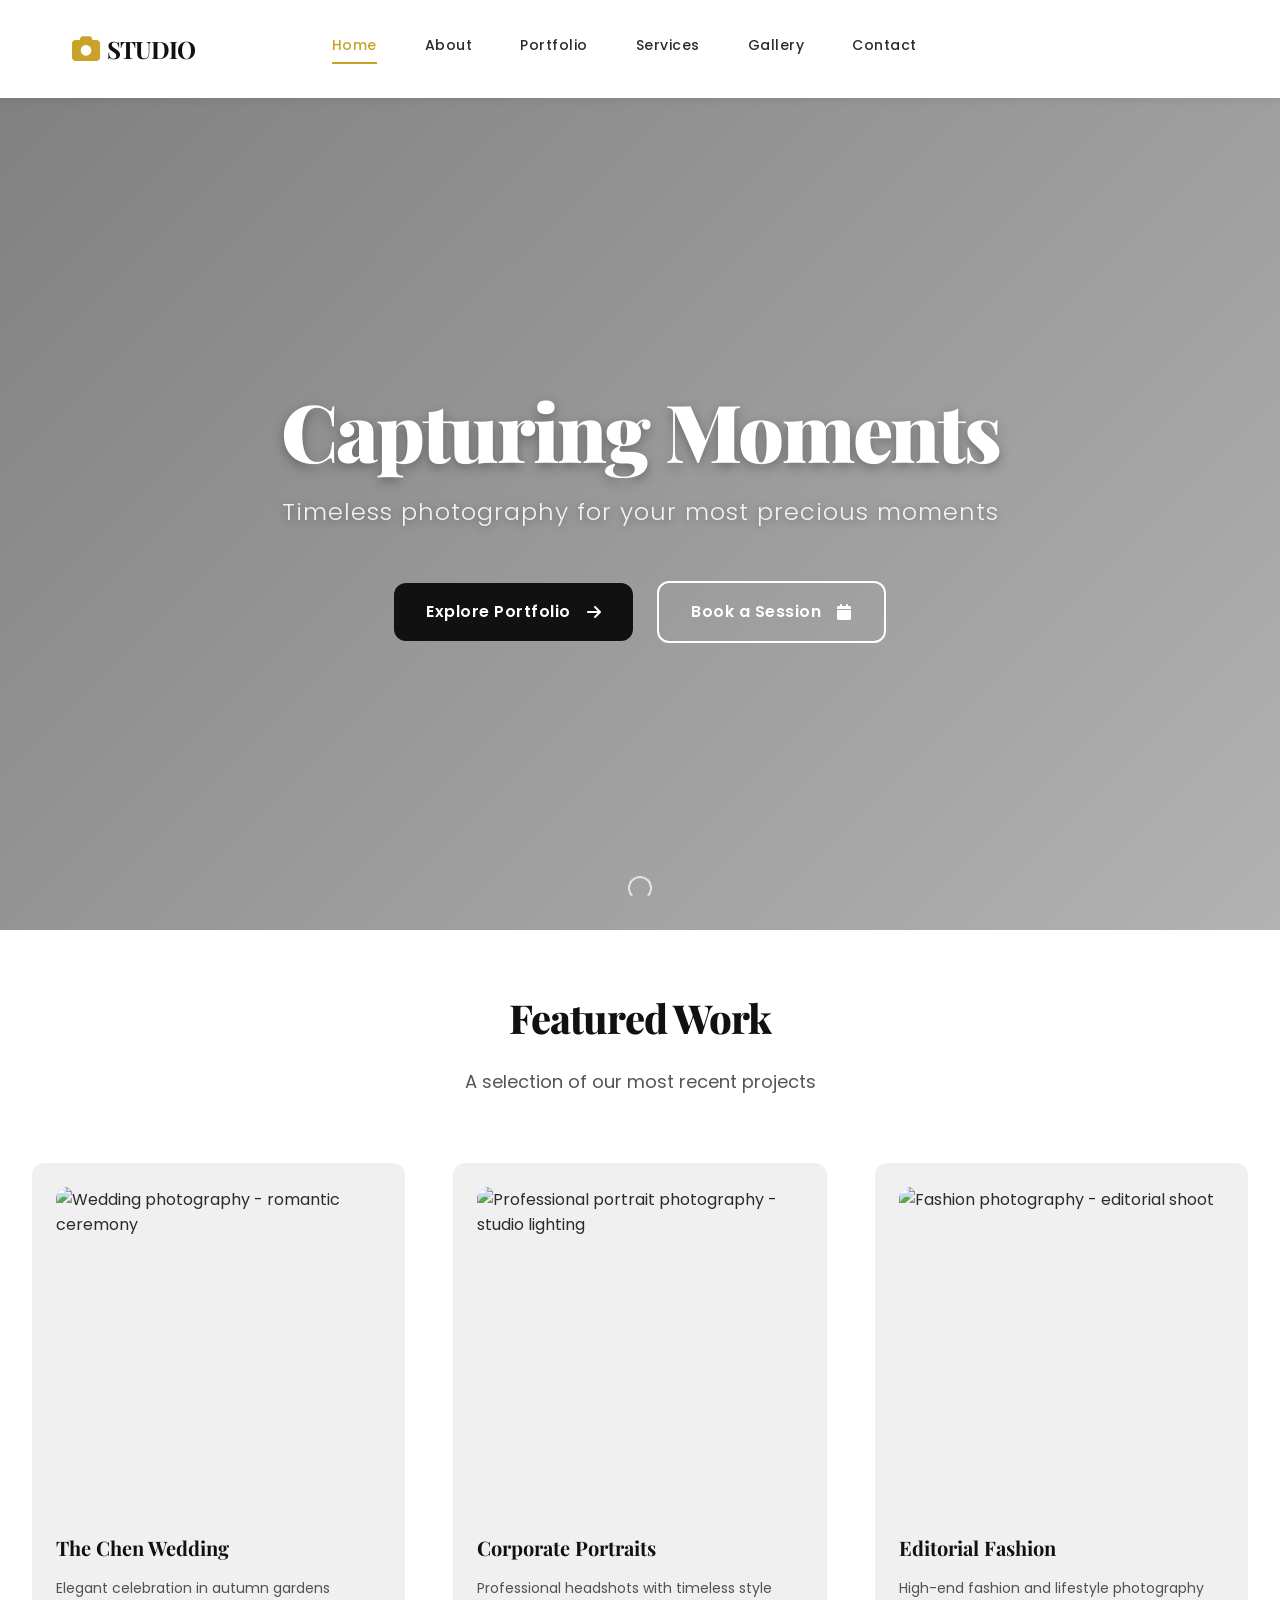
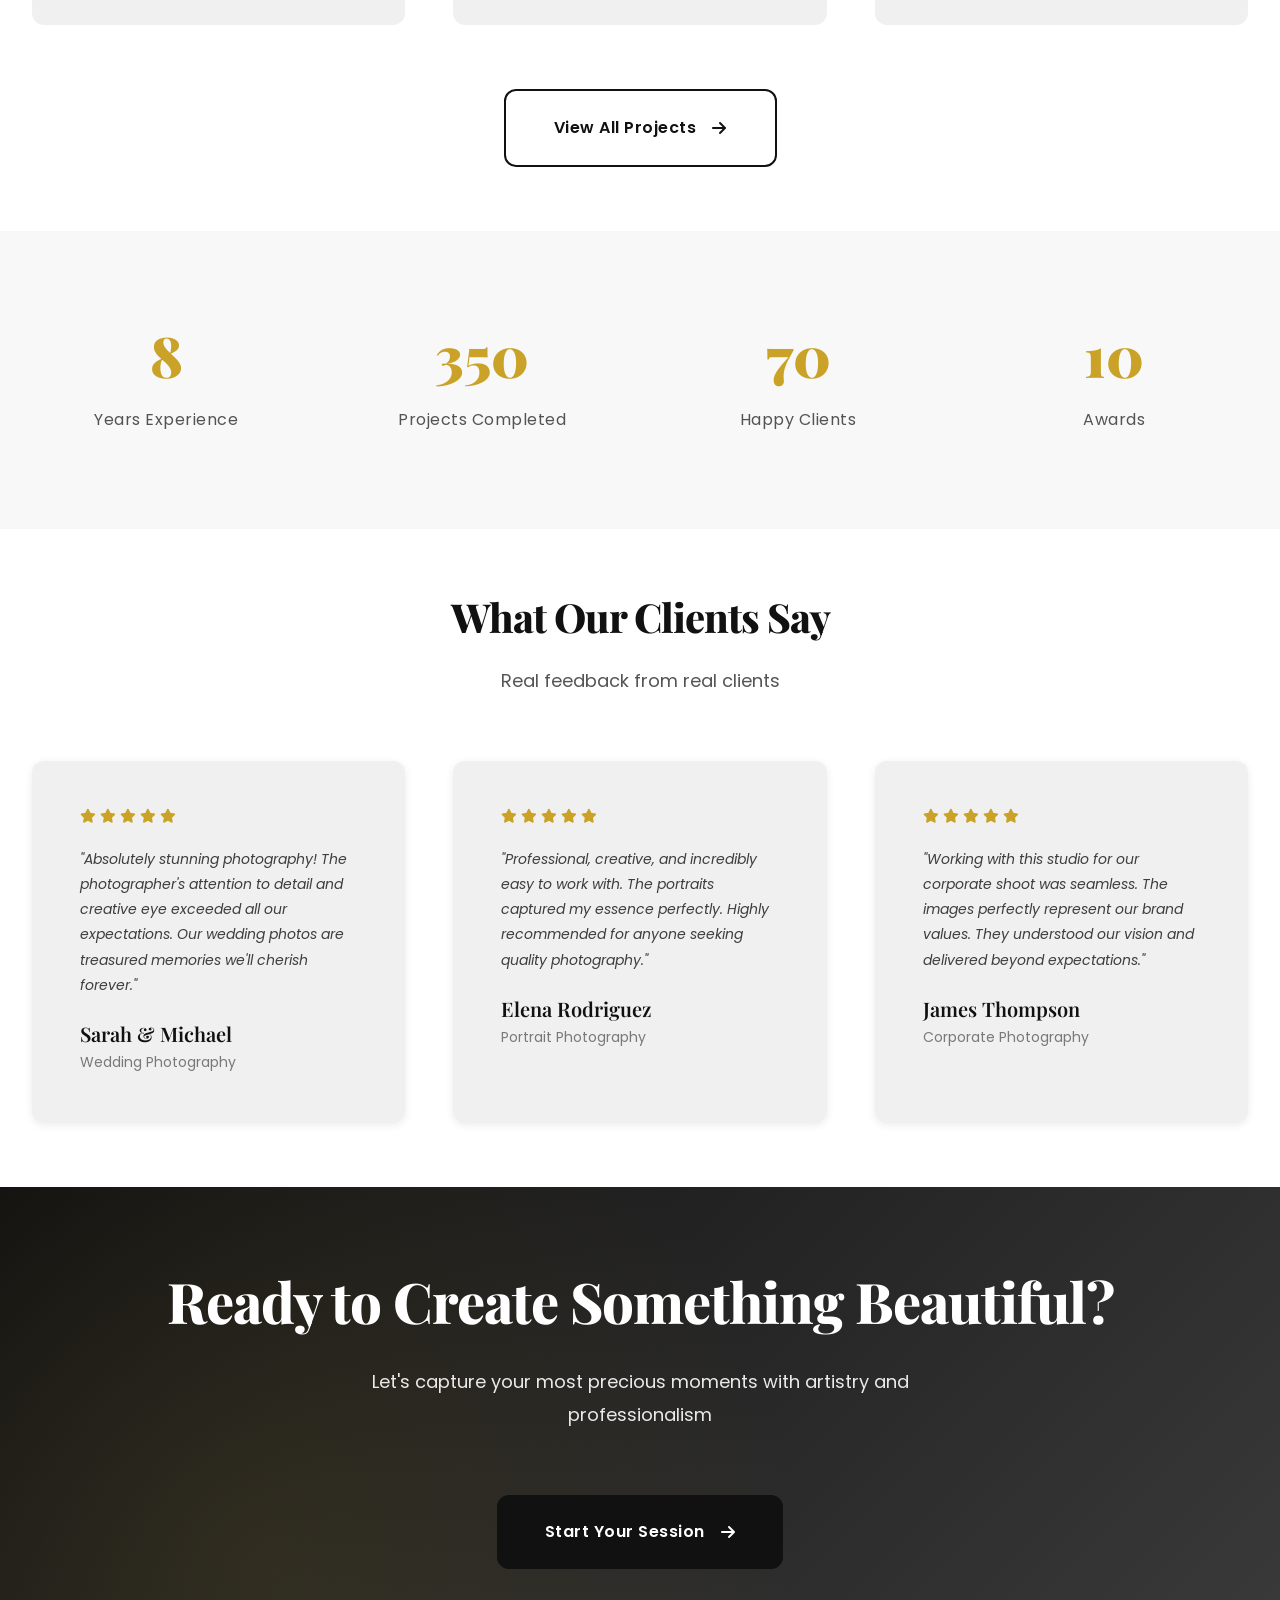
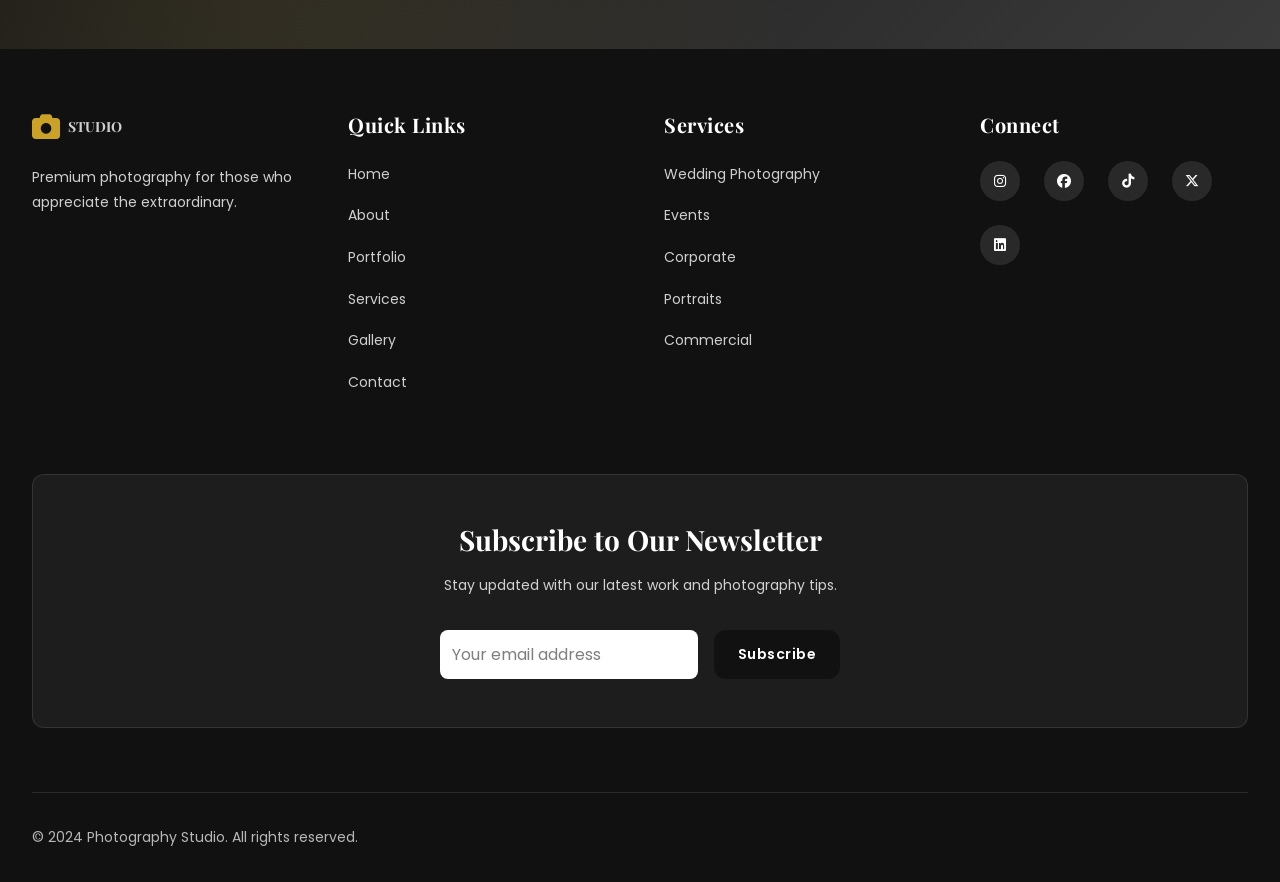
==== commit 25b576f7: "changes the hero header text" ====
--- a/index.html
+++ b/index.html
@@ -164,7 +164,7 @@
       <div class="hero-overlay"></div>
 
       <div class="hero-content" data-aos="fade-up">
-        <h1 class="hero-title">Moments That Matter</h1>
+        <h1 class="hero-title">Capturing Moments</h1>
         <p class="hero-subtitle">
           Timeless photography for your most precious moments
         </p>
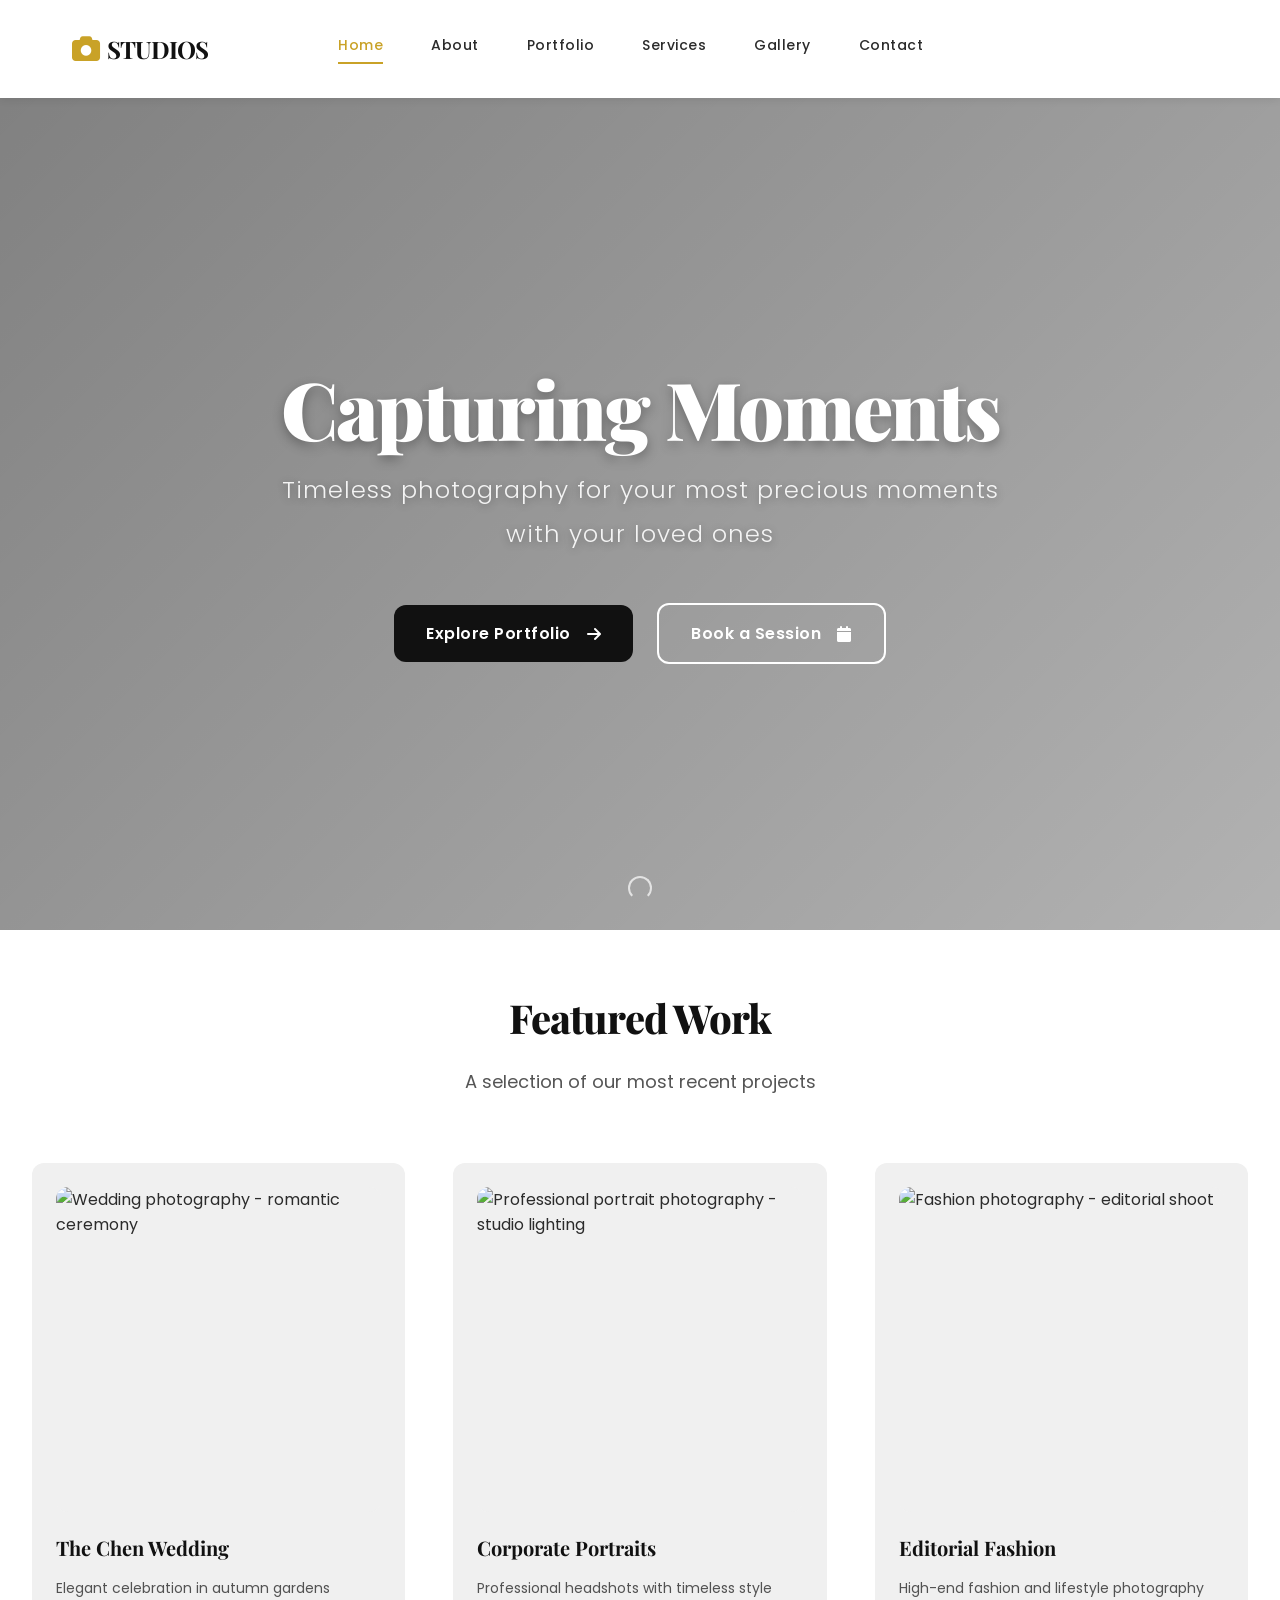
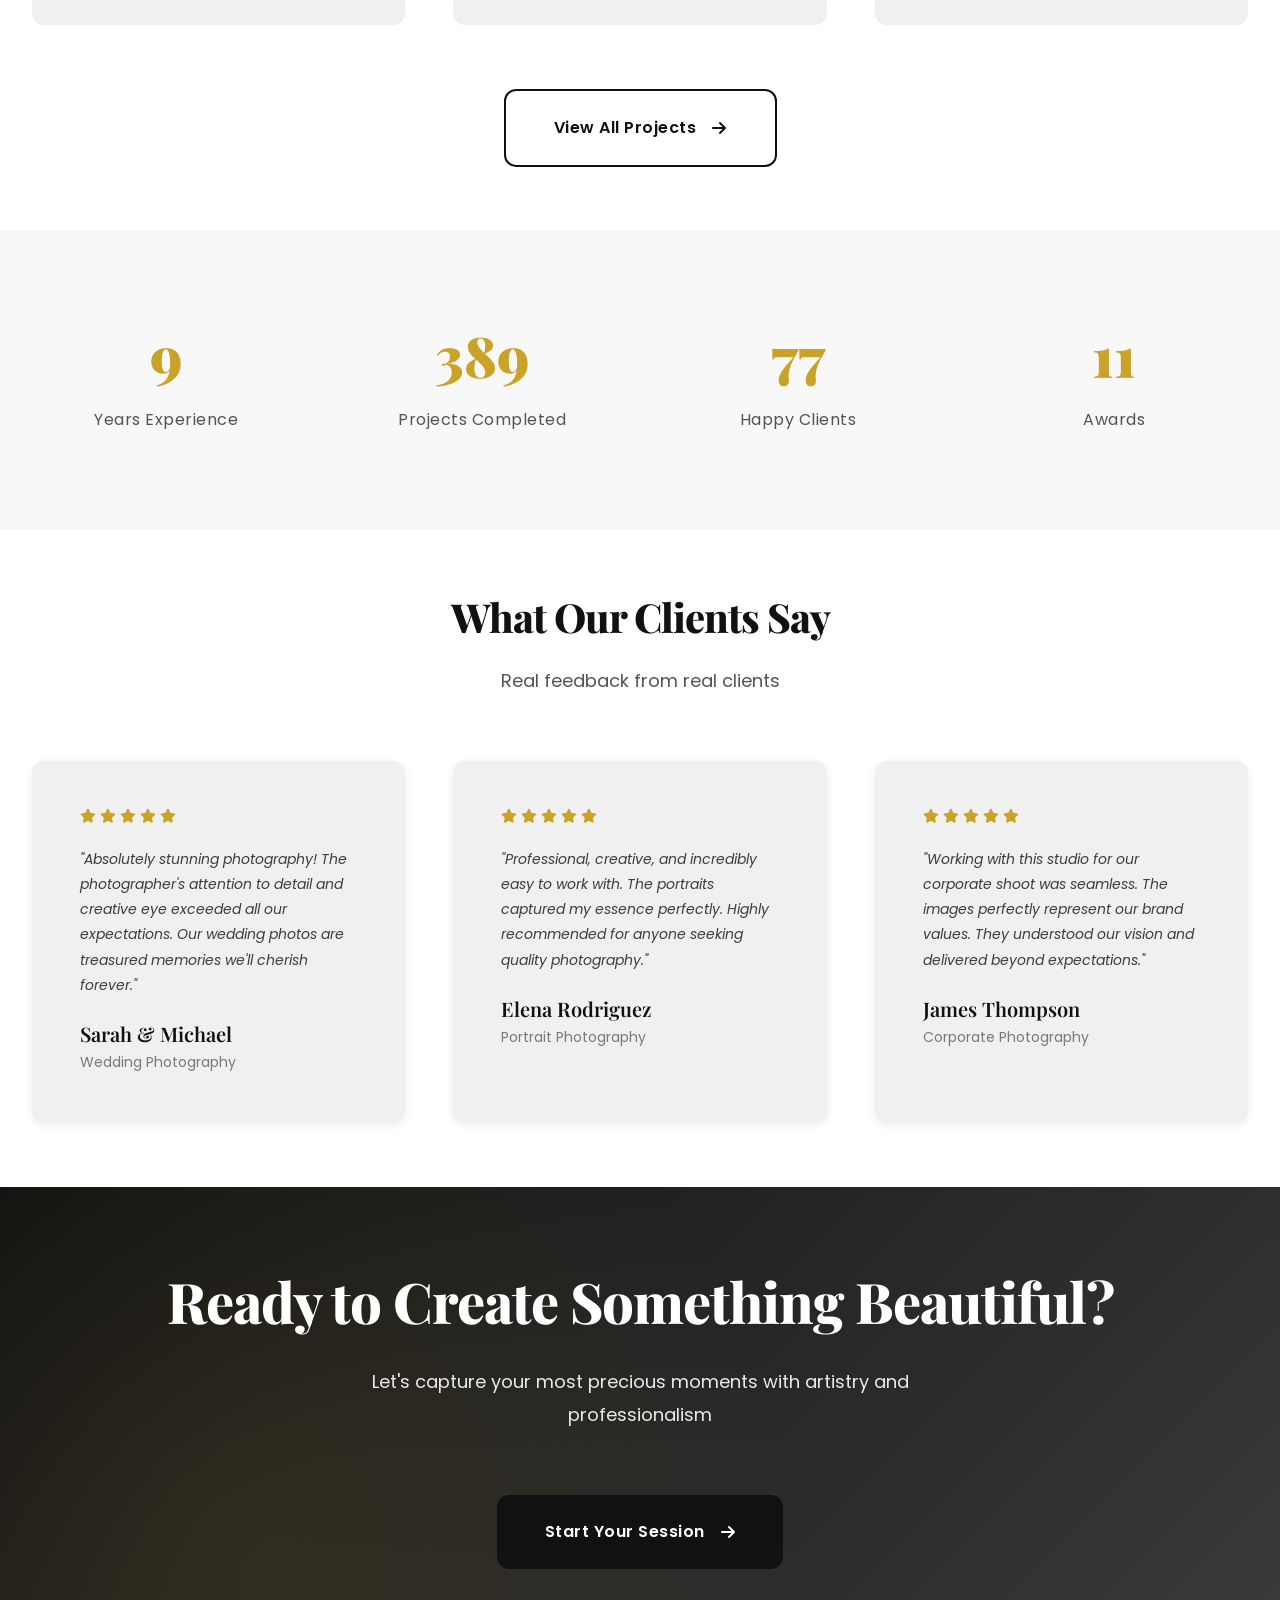
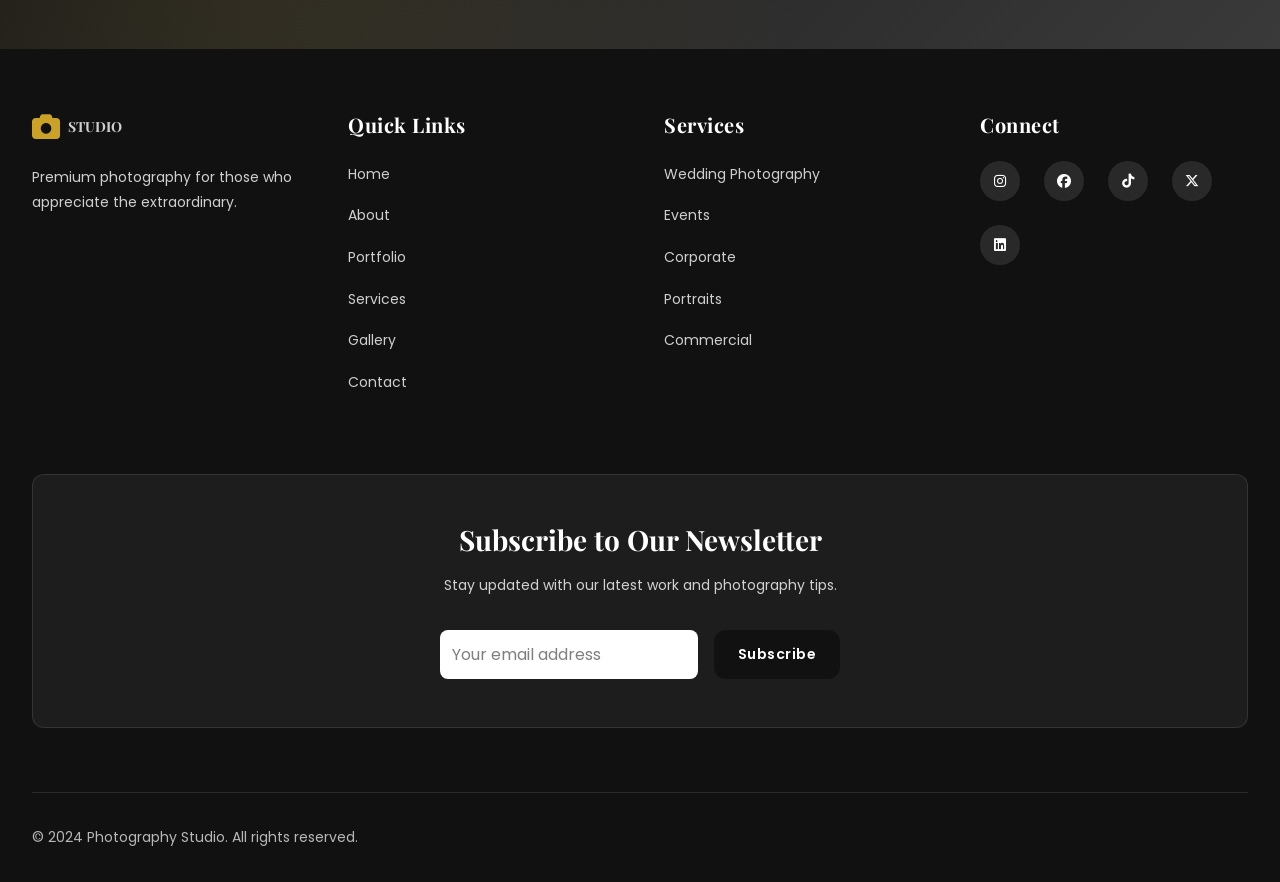
==== commit 53c1ce62: "made changes to the hero section" ====
--- a/index.html
+++ b/index.html
@@ -79,7 +79,7 @@
           aria-label="Photography portfolio home"
         >
           <i class="fas fa-camera"></i>
-          <span>STUDIO</span>
+          <span>STUDIOS</span>
         </a>
 
         <div
@@ -166,7 +166,7 @@
       <div class="hero-content" data-aos="fade-up">
         <h1 class="hero-title">Capturing Moments</h1>
         <p class="hero-subtitle">
-          Timeless photography for your most precious moments
+          Timeless photography for your most precious moments with your loved ones
         </p>
 
         <div class="hero-buttons">
